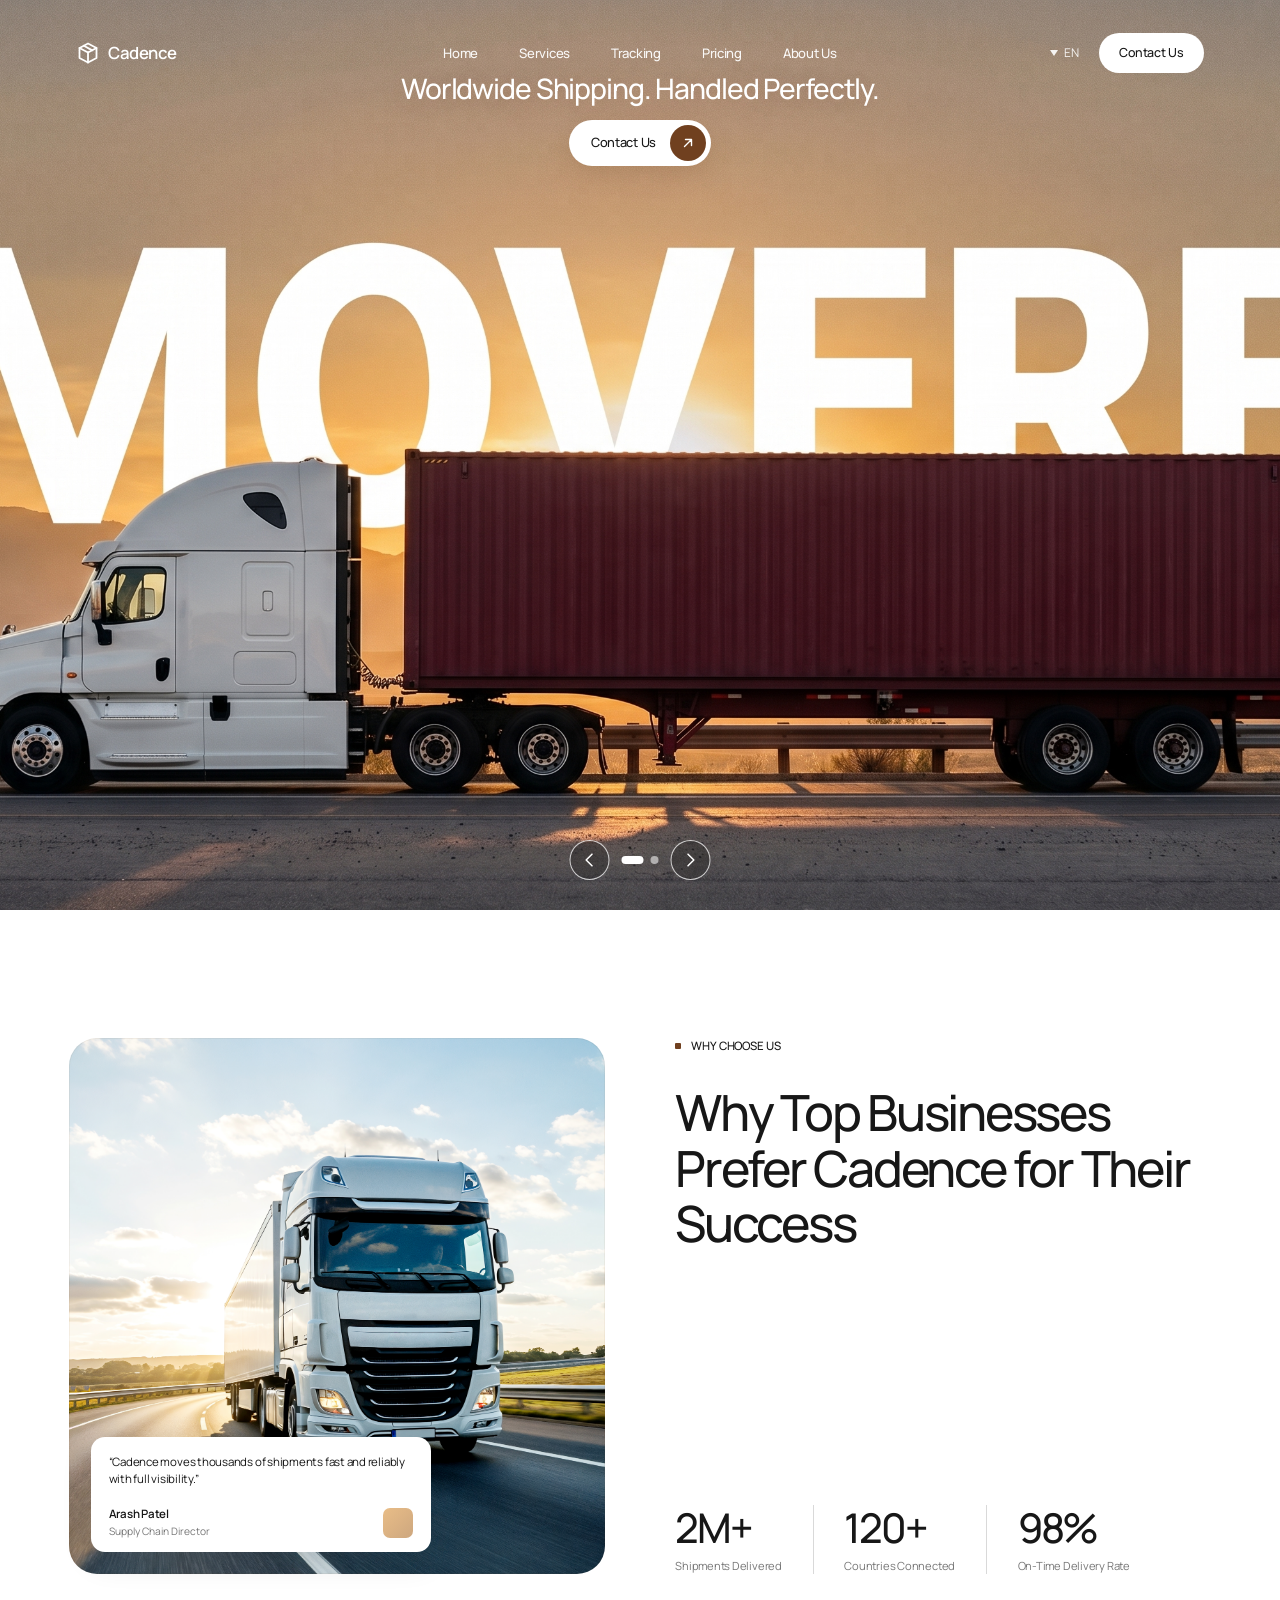
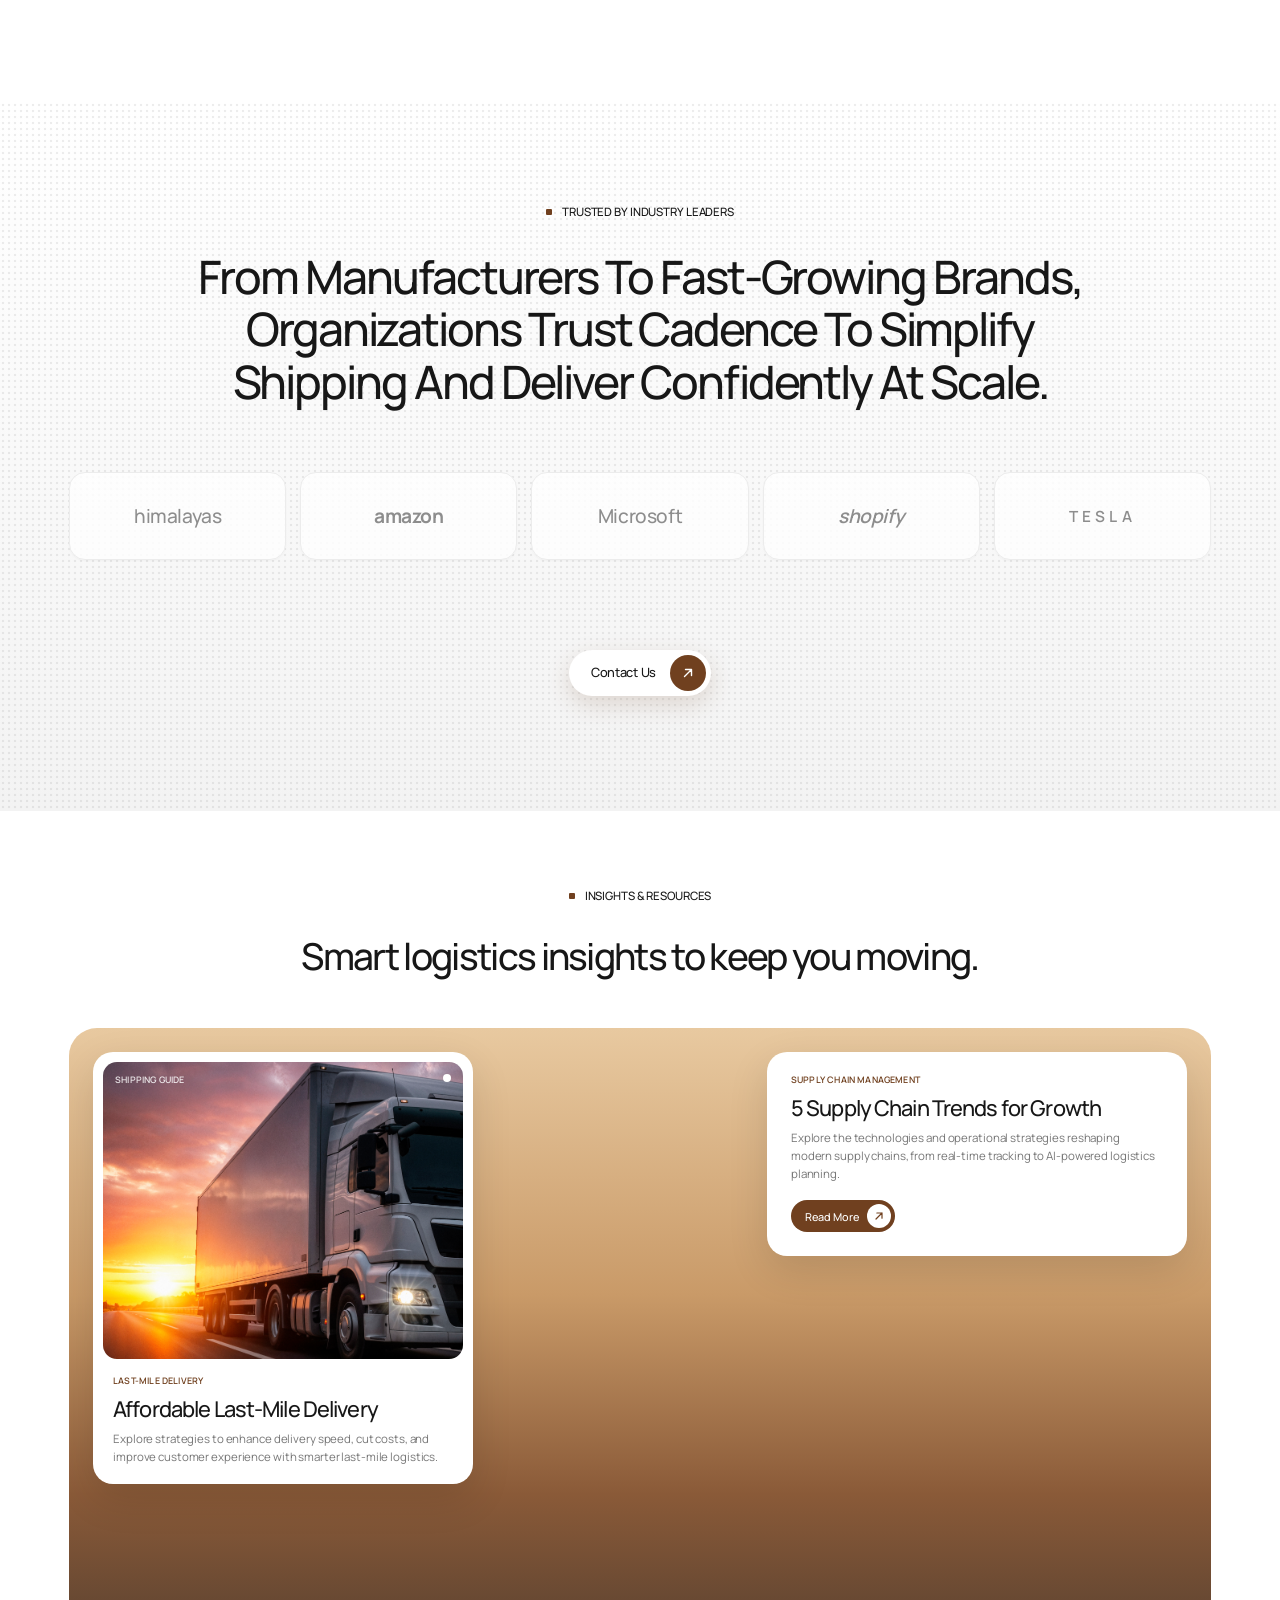
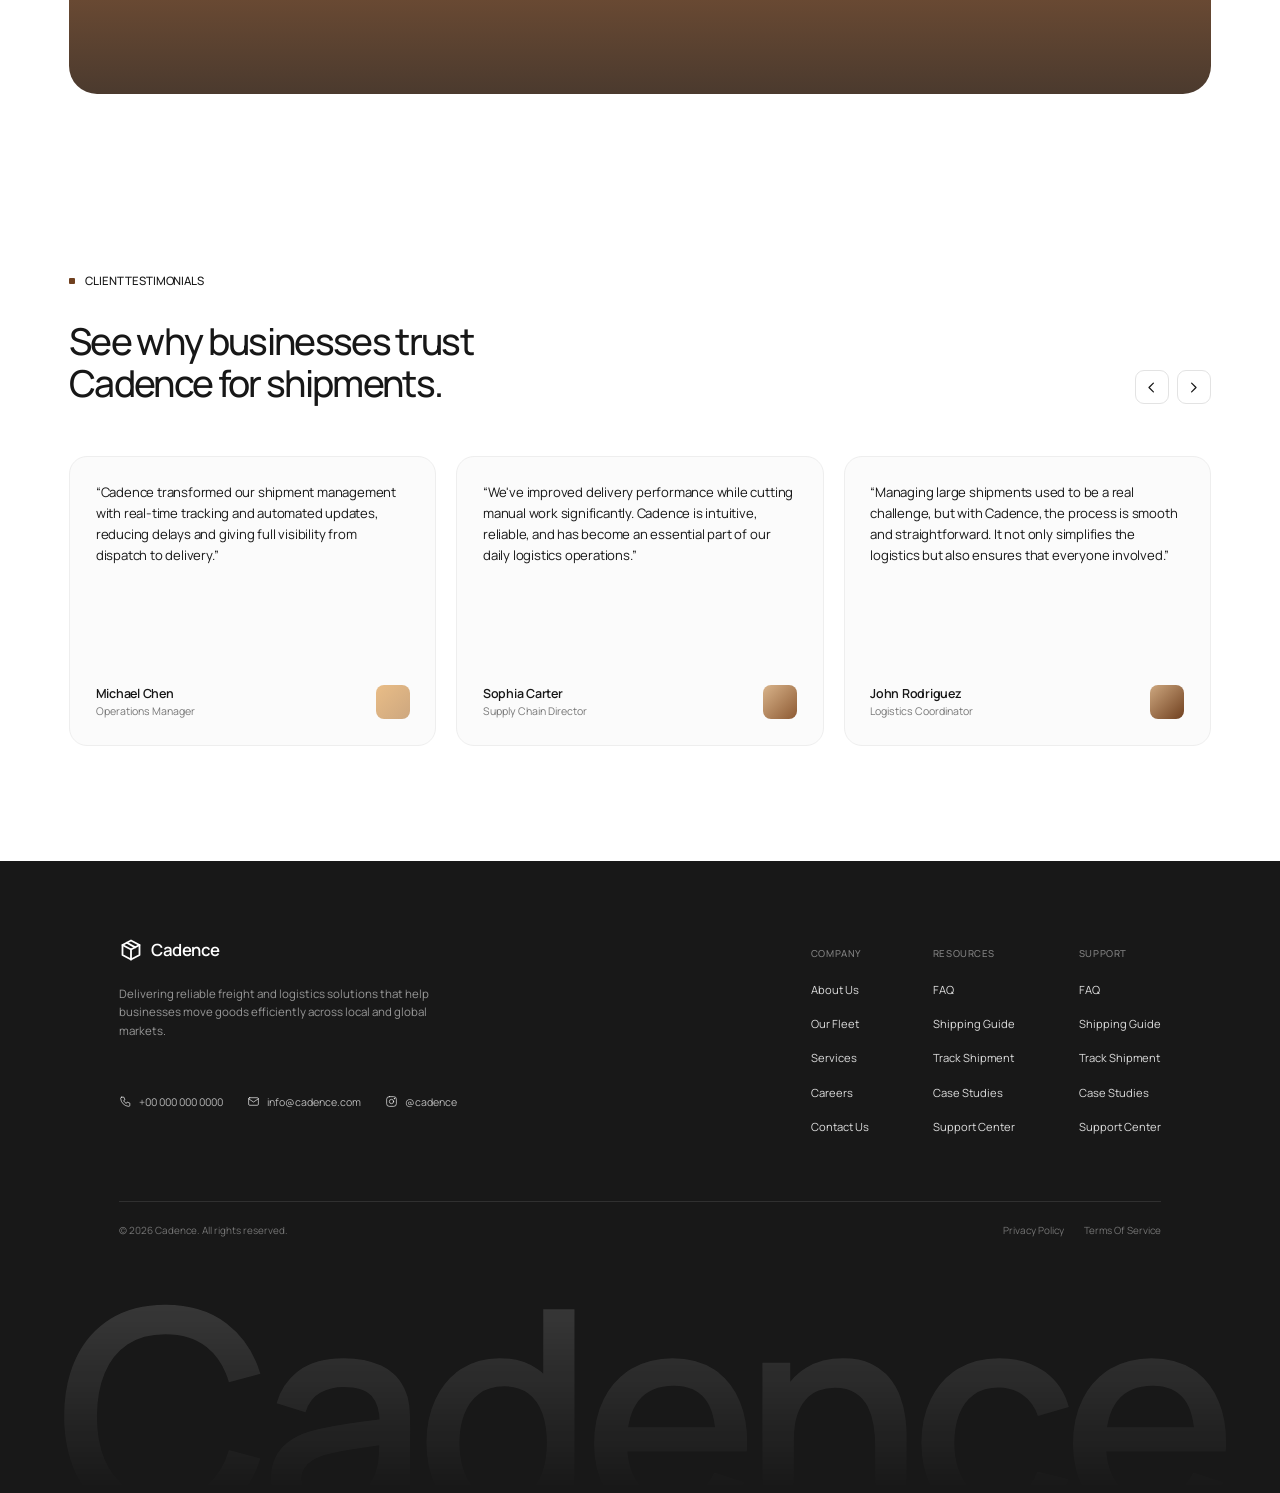
==== index.html @ dbbdcb1a "Initial commit" ====
<!DOCTYPE html>
<html lang="en">
<head>
  <meta charset="UTF-8">
  <meta name="viewport" content="width=device-width, initial-scale=1">
  <title>Cadence — Worldwide Shipping. Handled Perfectly.</title>
  <meta name="description" content="Cadence is a premium international logistics and shipping company.">
  <link rel="preconnect" href="https://fonts.googleapis.com">
  <link rel="preconnect" href="https://fonts.gstatic.com" crossorigin>
  <link href="https://fonts.googleapis.com/css2?family=Manrope:wght@400;500;600;700&display=swap" rel="stylesheet">
  <link rel="stylesheet" href="style.css">
</head>
<body>

  <!--
    HERO LAYERS (bottom to top):
      1. .hero__bg      -> your trailer + sunset photo:  assets/images/hero.jpg
      2. .hero__word    -> oversized "Cadence" wordmark
      3. .hero__truck   -> OPTIONAL transparent PNG cut-out of your truck: assets/images/hero-truck.png
                           Add it (and add the class "hero--layered" to <header class="hero">) to get the
                           "wordmark partly hidden behind the truck" effect exactly as in the reference.
      4. nav + headline + CTA
  -->
  <header class="hero" id="home">
    <div class="hero__slides" aria-label="Featured logistics images">
      <div class="hero__slide hero__slide--container is-active" role="img" aria-label="Container truck on a highway at sunset"></div>
      <div class="hero__slide hero__slide--equipment" role="img" aria-label="Heavy equipment being transported by truck" aria-hidden="true"></div>
    </div>
    <div class="hero__word" aria-hidden="true">Cadence</div>
    <div class="hero__truck" aria-hidden="true"></div>

    <div class="hero__controls" role="group" aria-label="Hero image controls">
      <button class="hero__arrow" id="hero-prev" type="button" aria-label="Previous image">
        <svg viewBox="0 0 24 24" aria-hidden="true"><path d="m15 5-7 7 7 7"/></svg>
      </button>
      <div class="hero__dots" role="group" aria-label="Choose an image">
        <button class="hero__dot is-active" type="button" aria-label="Show image 1" aria-current="true"></button>
        <button class="hero__dot" type="button" aria-label="Show image 2" aria-current="false"></button>
      </div>
      <button class="hero__arrow" id="hero-next" type="button" aria-label="Next image">
        <svg viewBox="0 0 24 24" aria-hidden="true"><path d="m9 5 7 7-7 7"/></svg>
      </button>
    </div>

    <nav class="nav" aria-label="Main navigation">
      <a href="#home" class="logo" aria-label="Cadence home">
        <svg class="logo__icon" viewBox="0 0 24 24" fill="none" stroke="currentColor" stroke-width="1.8" stroke-linejoin="round" stroke-linecap="round" aria-hidden="true">
          <path d="M12 2.5 3.5 7v10L12 21.5 20.5 17V7L12 2.5Z"/>
          <path d="M3.5 7 12 11.5 20.5 7M12 11.5v10"/>
          <path d="m7.8 4.8 8.5 4.6"/>
        </svg>
        <span>Cadence</span>
      </a>

      <ul class="nav__links" id="nav-links">
        <li><a href="#home">Home</a></li>
        <li><a href="#services">Services</a></li>
        <li><a href="#tracking">Tracking</a></li>
        <li><a href="#pricing">Pricing</a></li>
        <li><a href="#about">About Us</a></li>
        <li class="nav__mobile-only"><a href="#contact" class="btn-pill">Contact Us</a></li>
      </ul>

      <div class="nav__right">
        <button class="lang" type="button" aria-label="Select language">
          <svg width="8" height="6" viewBox="0 0 8 6" aria-hidden="true"><path d="M0 0h8L4 6z" fill="currentColor"/></svg>
          EN
        </button>
        <a href="#contact" class="btn-pill nav__contact">Contact Us</a>
        <button class="burger" id="burger" type="button" aria-label="Open menu" aria-expanded="false" aria-controls="nav-links">
          <span></span><span></span><span></span>
        </button>
      </div>
    </nav>

    <div class="hero__content">
      <h1 class="hero__title">Worldwide Shipping. Handled Perfectly.</h1>
      <a href="#contact" class="cta">
        <span class="cta__label">Contact Us</span>
        <span class="cta__icon" aria-hidden="true">
          <svg width="14" height="14" viewBox="0 0 14 14" fill="none" stroke="currentColor" stroke-width="1.4" stroke-linecap="round" stroke-linejoin="round"><path d="M3.5 10.5l7-7M4.5 3.5h6v6"/></svg>
        </span>
      </a>
    </div>
  </header>

  <main>
    <section class="why" id="about" aria-labelledby="why-title">
      <div class="why__inner">

        <figure class="why__media">
          <div class="why__img" role="img" aria-label="White semi truck driving on a sunny highway"></div>

          <figcaption class="testimonial">
            <p class="testimonial__quote">“Cadence moves thousands of shipments fast and reliably with full visibility.”</p>
            <div class="testimonial__person">
              <div>
                <strong>Arash Patel</strong>
                <span>Supply Chain Director</span>
              </div>
              <!-- Replace by dropping your image at assets/images/avatar.jpg -->
              <div class="avatar" role="img" aria-label="Portrait of Arash Patel"></div>
            </div>
          </figcaption>
        </figure>

        <div class="why__text">
          <div>
            <p class="eyebrow">Why Choose Us</p>
            <h2 id="why-title">Why Top Businesses Prefer Cadence for Their Success</h2>
          </div>

          <dl class="stats">
            <div class="stat">
              <dt>2M+</dt>
              <dd>Shipments Delivered</dd>
            </div>
            <div class="stat">
              <dt>120+</dt>
              <dd>Countries Connected</dd>
            </div>
            <div class="stat">
              <dt>98%</dt>
              <dd>On-Time Delivery Rate</dd>
            </div>
          </dl>
        </div>

      </div>
    </section>

    <!-- TRUSTED BY INDUSTRY LEADERS -->
    <section class="trusted" id="services" aria-labelledby="trusted-title">
      <div class="trusted__inner">
        <p class="eyebrow eyebrow--center">Trusted by Industry Leaders</p>
        <h2 id="trusted-title" class="section-title section-title--center">From Manufacturers To Fast-Growing Brands, Organizations Trust Cadence To Simplify Shipping And Deliver Confidently At Scale.</h2>

        <!-- Brand names are plain text placeholders: swap each for your client's own logo file if you have it -->
        <ul class="logos" aria-label="Companies that trust Cadence">
          <li class="logo-card"><span class="brand brand--himalayas">himalayas</span></li>
          <li class="logo-card"><span class="brand brand--amazon">amazon</span></li>
          <li class="logo-card"><span class="brand brand--microsoft">Microsoft</span></li>
          <li class="logo-card"><span class="brand brand--shopify">shopify</span></li>
          <li class="logo-card"><span class="brand brand--tesla">TESLA</span></li>
        </ul>

        <a href="#contact" class="cta cta--center">
          <span class="cta__label">Contact Us</span>
          <span class="cta__icon" aria-hidden="true">
            <svg width="14" height="14" viewBox="0 0 14 14" fill="none" stroke="currentColor" stroke-width="1.4" stroke-linecap="round" stroke-linejoin="round"><path d="M3.5 10.5l7-7M4.5 3.5h6v6"/></svg>
          </span>
        </a>
      </div>
    </section>

    <!-- INSIGHTS & RESOURCES -->
    <section class="insights" id="insights" aria-labelledby="insights-title">
      <div class="insights__head">
        <p class="eyebrow eyebrow--center">Insights &amp; Resources</p>
        <h2 id="insights-title" class="section-title section-title--center section-title--sm">Smart logistics insights to keep you moving.</h2>
      </div>

      <!-- Background photo: assets/images/insights-bg.jpg -->
      <div class="insights__stage">
        <article class="post post--image">
          <div class="post__img" role="img" aria-label="Semi truck driving on a highway at sunset">
            <span class="post__tag">Shipping Guide</span>
            <span class="post__dot" aria-hidden="true"></span>
          </div>
          <div class="post__body">
            <p class="post__cat">Last-Mile Delivery</p>
            <h3 class="post__title">Affordable Last-Mile Delivery</h3>
            <p class="post__text">Explore strategies to enhance delivery speed, cut costs, and improve customer experience with smarter last-mile logistics.</p>
          </div>
        </article>

        <article class="post post--text">
          <p class="post__cat">Supply Chain Management</p>
          <h3 class="post__title">5 Supply Chain Trends for Growth</h3>
          <p class="post__text">Explore the technologies and operational strategies reshaping modern supply chains, from real-time tracking to AI-powered logistics planning.</p>
          <a href="#insights" class="more">
            <span>Read More</span>
            <span class="more__icon" aria-hidden="true">
              <svg width="12" height="12" viewBox="0 0 14 14" fill="none" stroke="currentColor" stroke-width="1.4" stroke-linecap="round" stroke-linejoin="round"><path d="M3.5 10.5l7-7M4.5 3.5h6v6"/></svg>
            </span>
          </a>
        </article>
      </div>
    </section>

    <!-- CLIENT TESTIMONIALS -->
    <section class="reviews" id="testimonials" aria-labelledby="reviews-title">
      <div class="reviews__inner">
        <div class="reviews__head">
          <div>
            <p class="eyebrow">Client Testimonials</p>
            <h2 id="reviews-title" class="section-title section-title--sm">See why businesses trust Cadence for shipments.</h2>
          </div>
          <div class="reviews__nav" role="group" aria-label="Scroll testimonials">
            <button type="button" class="reviews__btn" id="reviews-prev" aria-label="Previous testimonials">
              <svg viewBox="0 0 24 24" aria-hidden="true"><path d="m15 5-7 7 7 7"/></svg>
            </button>
            <button type="button" class="reviews__btn" id="reviews-next" aria-label="Next testimonials">
              <svg viewBox="0 0 24 24" aria-hidden="true"><path d="m9 5 7 7-7 7"/></svg>
            </button>
          </div>
        </div>

        <ul class="reviews__track" id="reviews-track">
          <li class="review">
            <p class="review__quote">“Cadence transformed our shipment management with real-time tracking and automated updates, reducing delays and giving full visibility from dispatch to delivery.”</p>
            <div class="review__person">
              <div><strong>Michael Chen</strong><span>Operations Manager</span></div>
              <div class="avatar avatar--michael" role="img" aria-label="Portrait of Michael Chen"></div>
            </div>
          </li>
          <li class="review">
            <p class="review__quote">“We've improved delivery performance while cutting manual work significantly. Cadence is intuitive, reliable, and has become an essential part of our daily logistics operations.”</p>
            <div class="review__person">
              <div><strong>Sophia Carter</strong><span>Supply Chain Director</span></div>
              <div class="avatar avatar--sophia" role="img" aria-label="Portrait of Sophia Carter"></div>
            </div>
          </li>
          <li class="review">
            <p class="review__quote">“Managing large shipments used to be a real challenge, but with Cadence, the process is smooth and straightforward. It not only simplifies the logistics but also ensures that everyone involved.”</p>
            <div class="review__person">
              <div><strong>John Rodriguez</strong><span>Logistics Coordinator</span></div>
              <div class="avatar avatar--john" role="img" aria-label="Portrait of John Rodriguez"></div>
            </div>
          </li>
        </ul>
      </div>
    </section>
  </main>

  <!-- FOOTER -->
  <footer class="footer" id="contact">
    <div class="footer__inner">
      <div class="footer__top">
        <div class="footer__brand">
          <a href="#home" class="logo" aria-label="Cadence home">
            <svg class="logo__icon" viewBox="0 0 24 24" fill="none" stroke="currentColor" stroke-width="1.8" stroke-linejoin="round" stroke-linecap="round" aria-hidden="true">
              <path d="M12 2.5 3.5 7v10L12 21.5 20.5 17V7L12 2.5Z"/>
              <path d="M3.5 7 12 11.5 20.5 7M12 11.5v10"/>
              <path d="m7.8 4.8 8.5 4.6"/>
            </svg>
            <span>Cadence</span>
          </a>
          <p class="footer__about">Delivering reliable freight and logistics solutions that help businesses move goods efficiently across local and global markets.</p>

          <!-- Placeholder contact details: replace with your real ones -->
          <ul class="footer__contact">
            <li><a href="tel:+000000000000">
              <svg viewBox="0 0 24 24" aria-hidden="true"><path d="M5 4h4l2 5-2.5 1.5a11 11 0 0 0 5 5L15 13l5 2v4a2 2 0 0 1-2 2A16 16 0 0 1 3 6a2 2 0 0 1 2-2Z"/></svg>
              +00 000 000 0000</a></li>
            <li><a href="mailto:info@cadence.com">
              <svg viewBox="0 0 24 24" aria-hidden="true"><rect x="3" y="5" width="18" height="14" rx="2"/><path d="m3 7 9 6 9-6"/></svg>
              info@cadence.com</a></li>
            <li><a href="#contact">
              <svg viewBox="0 0 24 24" aria-hidden="true"><rect x="3" y="3" width="18" height="18" rx="5"/><circle cx="12" cy="12" r="4"/><circle cx="17.2" cy="6.8" r=".6"/></svg>
              @cadence</a></li>
          </ul>
        </div>

        <nav class="footer__cols" aria-label="Footer">
          <div>
            <h3>Company</h3>
            <ul>
              <li><a href="#about">About Us</a></li>
              <li><a href="#about">Our Fleet</a></li>
              <li><a href="#services">Services</a></li>
              <li><a href="#about">Careers</a></li>
              <li><a href="#contact">Contact Us</a></li>
            </ul>
          </div>
          <div>
            <h3>Resources</h3>
            <ul>
              <li><a href="#insights">FAQ</a></li>
              <li><a href="#insights">Shipping Guide</a></li>
              <li><a href="#tracking">Track Shipment</a></li>
              <li><a href="#testimonials">Case Studies</a></li>
              <li><a href="#contact">Support Center</a></li>
            </ul>
          </div>
          <div>
            <h3>Support</h3>
            <ul>
              <li><a href="#insights">FAQ</a></li>
              <li><a href="#insights">Shipping Guide</a></li>
              <li><a href="#tracking">Track Shipment</a></li>
              <li><a href="#testimonials">Case Studies</a></li>
              <li><a href="#contact">Support Center</a></li>
            </ul>
          </div>
        </nav>
      </div>

      <div class="footer__bottom">
        <p>© 2026 Cadence. All rights reserved.</p>
        <p class="footer__legal"><a href="#">Privacy Policy</a><a href="#">Terms Of Service</a></p>
      </div>
    </div>
    <div class="footer__word" aria-hidden="true">Cadence</div>
  </footer>

  <script src="script.js"></script>
</body>
</html>
---- style.css ----
/* ==========================================================================
   CADENCE — premium logistics
   Sections: 1 Tokens · 2 Base · 3 Hero · 4 Navigation · 5 Why Choose Us
             6 Tablet · 7 Mobile · 8 Shared · 9 Trusted · 10 Insights
             11 Testimonials · 12 Footer · 13 Responsive (new sections)
   ========================================================================== */

/* 1. TOKENS ---------------------------------------------------------------- */
:root {
  --beige:        #CDA77F;
  --golden:       #E9BD87;
  --brown:        #70401F;
  --white:        #FFFFFF;
  --text:         #171717;
  --text-muted:   #777777;
  --divider:      #D9D9D9;

  --font: "Manrope", "Inter", -apple-system, BlinkMacSystemFont, "Segoe UI", Helvetica, Arial, sans-serif;
  --gutter: clamp(20px, 5.4vw, 80px);
  --radius-img: clamp(18px, 2.2vw, 28px);
  --ease: cubic-bezier(.2, .7, .2, 1);
}

/* 2. BASE ------------------------------------------------------------------ */
*, *::before, *::after { box-sizing: border-box; }

html { -webkit-text-size-adjust: 100%; scroll-behavior: smooth; }

body {
  margin: 0;
  font-family: var(--font);
  color: var(--text);
  background: var(--white);
  line-height: 1.4;
  overflow-x: hidden;
  -webkit-font-smoothing: antialiased;
}

a { color: inherit; text-decoration: none; }
ul { list-style: none; margin: 0; padding: 0; }
h1, h2, p, dl, dd, figure { margin: 0; }
button { font: inherit; color: inherit; background: none; border: 0; cursor: pointer; }

:focus-visible { outline: 2px solid var(--brown); outline-offset: 3px; }

/* 3. HERO ------------------------------------------------------------------ */
.hero {
  position: relative;
  isolation: isolate;
  min-height: 640px;
  aspect-ratio: 1238 / 880;          /* proportions of the reference */
  overflow: hidden;
  color: var(--white);
}

/* Layer 1 — project-root photos cross-fade behind the hero content. */
.hero__slides {
  position: absolute;
  inset: 0;
  z-index: 0;
  overflow: hidden;
}

.hero__slide {
  position: absolute;
  inset: 0;
  transform: translateY(4%) scale(1.08);
  background-position: center center;
  background-size: cover;
  background-repeat: no-repeat;
  background-color: #8d5a33;
  opacity: 0;
  transition: opacity .65s var(--ease);
}

.hero__slide--container {
  background-image: url("Semi-truck_driving_with_typography_86fb3c64_2K.jpg");
}

.hero__slide--equipment {
  background-image: url("Semi-truck_driving_with_typography_df1657b5_2K.jpg");
}

.hero__slide.is-active {
  opacity: 1;
}

.hero__controls {
  position: absolute;
  z-index: 6;
  top: min(calc(100svh - 60px), calc(100% - 60px));
  bottom: auto;
  left: 50%;
  display: flex;
  align-items: center;
  gap: 12px;
  transform: translateX(-50%);
}

.hero__arrow {
  display: grid;
  place-items: center;
  width: 40px;
  height: 40px;
  border: 1px solid rgba(255, 255, 255, .75);
  border-radius: 50%;
  color: var(--white);
  background: rgba(23, 23, 23, .3);
  transition: background .2s, transform .2s;
}

.hero__arrow:hover {
  background: rgba(23, 23, 23, .65);
  transform: scale(1.05);
}

.hero__arrow svg {
  width: 20px;
  height: 20px;
  fill: none;
  stroke: currentColor;
  stroke-width: 1.8;
  stroke-linecap: round;
  stroke-linejoin: round;
}

.hero__dots {
  display: flex;
  align-items: center;
  gap: 7px;
}

.hero__dot {
  width: 8px;
  height: 8px;
  padding: 0;
  border-radius: 999px;
  background: rgba(255, 255, 255, .55);
  transition: width .25s, background .25s;
}

.hero__dot.is-active {
  width: 22px;
  background: var(--white);
}

/* Layer 2 — oversized wordmark */
.hero__word {
  position: absolute;
  display: none;
  z-index: 1;
  left: 50%;
  top: 44%;
  transform: translateX(-50%);
  width: 100%;
  text-align: center;
  white-space: nowrap;
  font-weight: 600;
  font-size: 23.2vw;                 /* spans the full hero width */
  line-height: 1;
  letter-spacing: -0.045em;
  color: var(--white);
  user-select: none;
  pointer-events: none;
  /* Without a truck cut-out the lower part fades so it does not sit over the truck */
  -webkit-mask-image: linear-gradient(180deg, #000 52%, transparent 80%);
          mask-image: linear-gradient(180deg, #000 52%, transparent 80%);
}

/* Layer 3 — optional transparent PNG cut-out of the truck (assets/images/hero-truck.png) */
.hero__truck { display: none; }

.hero--layered .hero__word {
  -webkit-mask-image: none;
          mask-image: none;
}
.hero--layered .hero__truck {
  display: block;
  position: absolute;
  inset: 0;
  z-index: 2;
  background: url("assets/images/hero-truck.png") center bottom / cover no-repeat;
  pointer-events: none;
}

/* Layer 4 — headline + CTA */
.hero__content {
  position: absolute;
  z-index: 4;
  top: 8%;
  left: 0;
  right: 0;
  display: flex;
  flex-direction: column;
  align-items: center;
  padding: 0 var(--gutter);
  text-align: center;
}

.hero__title {
  font-size: clamp(1.1rem, 2.2vw, 2rem);
  font-weight: 500;
  line-height: 1.12;
  letter-spacing: -0.04em;
  text-shadow: 0 2px 30px rgba(112, 64, 31, .18);
}

/* CTA: white pill + dark brown circle */
.cta {
  display: inline-flex;
  align-items: center;
  gap: 14px;
  margin-top: clamp(8px, 1.2vw, 16px);
  padding: 5px 5px 5px 22px;
  background: var(--white);
  color: var(--text);
  border-radius: 999px;
  font-size: .8rem;
  font-weight: 500;
  letter-spacing: -0.02em;
  box-shadow: 0 8px 24px rgba(112, 64, 31, .18);
  transition: transform .3s var(--ease), box-shadow .3s var(--ease);
}
.cta__icon {
  display: grid;
  place-items: center;
  width: 36px;
  height: 36px;
  border-radius: 50%;
  background: var(--brown);
  color: var(--white);
  transition: transform .3s var(--ease), background .3s;
}
.cta:hover { transform: translateY(-2px); box-shadow: 0 12px 28px rgba(112, 64, 31, .28); }
.cta:hover .cta__icon { transform: rotate(45deg); background: #5a3118; }

/* 4. NAVIGATION ------------------------------------------------------------ */
.nav {
  position: absolute;
  z-index: 5;
  top: 0; left: 0; right: 0;
  display: grid;
  grid-template-columns: 1fr auto 1fr;
  align-items: center;
  padding: clamp(18px, 2.6vw, 34px) calc(var(--gutter) * 1.1);
}

.logo {
  display: inline-flex;
  align-items: center;
  gap: 8px;
  justify-self: start;
  font-size: 1.05rem;
  font-weight: 600;
  letter-spacing: -0.03em;
  color: var(--white);
}
.logo__icon { width: 24px; height: 24px; }

.nav__links {
  display: flex;
  align-items: center;
  gap: clamp(22px, 3.2vw, 46px);
  font-size: .82rem;
  font-weight: 500;
  letter-spacing: -0.02em;
}
.nav__links a { position: relative; padding: 4px 0; opacity: .95; }
.nav__links a:not(.btn-pill)::after {
  content: "";
  position: absolute;
  left: 0; bottom: -2px;
  width: 100%; height: 1px;
  background: currentColor;
  transform: scaleX(0);
  transform-origin: left;
  transition: transform .3s var(--ease);
}
.nav__links a:not(.btn-pill):hover::after { transform: scaleX(1); }
.nav__mobile-only { display: none; }

.nav__right {
  display: flex;
  align-items: center;
  justify-self: end;
  gap: 14px;
}

.lang {
  display: inline-flex;
  align-items: center;
  gap: 6px;
  font-size: .75rem;
  opacity: .9;
  transition: opacity .2s;
}
.lang:hover { opacity: 1; }

.btn-pill {
  display: inline-block;
  padding: 11px 20px;
  background: var(--white);
  color: var(--text);
  border-radius: 999px;
  font-size: .78rem;
  font-weight: 500;
  letter-spacing: -0.02em;
  transition: background .25s, color .25s, transform .25s var(--ease);
}
.btn-pill:hover { background: var(--brown); color: var(--white); transform: translateY(-1px); }

.burger { display: none; width: 40px; height: 40px; position: relative; }
.burger span {
  position: absolute;
  left: 9px; right: 9px;
  height: 2px;
  background: var(--white);
  border-radius: 2px;
  transition: transform .3s var(--ease), opacity .2s, top .3s var(--ease);
}
.burger span:nth-child(1) { top: 13px; }
.burger span:nth-child(2) { top: 19px; }
.burger span:nth-child(3) { top: 25px; }
.burger[aria-expanded="true"] span:nth-child(1) { top: 19px; transform: rotate(45deg); }
.burger[aria-expanded="true"] span:nth-child(2) { opacity: 0; }
.burger[aria-expanded="true"] span:nth-child(3) { top: 19px; transform: rotate(-45deg); }

/* 5. WHY CHOOSE US --------------------------------------------------------- */
.why {
  background: var(--white);
  padding: clamp(56px, 10vw, 130px) var(--gutter);
}

.why__inner {
  display: grid;
  grid-template-columns: minmax(0, 1fr) minmax(0, 1fr);
  gap: clamp(32px, 5.5vw, 80px);
  max-width: 1240px;
  margin: 0 auto;
}

.why__media { position: relative; }

/* Left-side image added to the project root. */
.why__img {
  aspect-ratio: 1 / 1;
  border-radius: var(--radius-img);
  background:
    url("white-semi-truck-driving-highway-sunny-day.jpg") center 68% / cover no-repeat,
    linear-gradient(180deg, #d9b48b 0%, #e8c498 45%, #b88a5e 72%, #6b4a33 100%);
  box-shadow: inset 0 0 0 1px rgba(112, 64, 31, .06);
}

.testimonial {
  position: absolute;
  left: 4%;
  bottom: 4%;
  width: min(68%, 340px);
  padding: 16px 18px 14px;
  background: var(--white);
  border-radius: 14px;
  box-shadow: 0 10px 30px rgba(0, 0, 0, .12);
}
.testimonial__quote {
  font-size: .72rem;
  line-height: 1.5;
  letter-spacing: -0.02em;
  color: var(--text);
}
.testimonial__person {
  display: flex;
  align-items: flex-end;
  justify-content: space-between;
  gap: 12px;
  margin-top: 18px;
}
.testimonial__person strong { display: block; font-size: .72rem; font-weight: 600; letter-spacing: -0.02em; }
.testimonial__person span   { display: block; font-size: .64rem; color: var(--text-muted); margin-top: 2px; }

/* Replace by placing a portrait at assets/images/avatar.jpg */
.avatar {
  flex: none;
  width: 30px; height: 30px;
  border-radius: 7px;
  background:
    url("assets/images/avatar.jpg") center / cover no-repeat,
    linear-gradient(135deg, var(--golden), var(--beige));
}

.why__text {
  display: flex;
  flex-direction: column;
  justify-content: space-between;
  gap: 48px;
  min-width: 0;
}

.eyebrow {
  display: flex;
  align-items: center;
  gap: 10px;
  margin-bottom: clamp(18px, 2.4vw, 32px);
  font-size: .72rem;
  font-weight: 500;
  letter-spacing: -0.01em;
  text-transform: uppercase;
}
.eyebrow::before {
  content: "";
  width: 6px; height: 6px;
  background: var(--brown);
  border-radius: 1px;
}

.why__text h2 {
  font-size: clamp(2rem, 3.9vw, 3.6rem);
  font-weight: 500;
  line-height: 1.12;
  letter-spacing: -0.045em;
  color: var(--text);
}

.stats {
  display: grid;
  grid-template-columns: repeat(3, auto);
  justify-content: start;
  align-items: end;
}
.stat { padding: 0 clamp(14px, 2.4vw, 34px); min-width: 0; }
.stat:first-child { padding-left: 0; }
.stat:last-child  { padding-right: 0; }
.stat + .stat { border-left: 1px solid var(--divider); }

.stat dt {
  font-size: clamp(1.8rem, 3.2vw, 3rem);
  font-weight: 500;
  letter-spacing: -0.05em;
  line-height: 1.1;
  color: var(--text);
}
.stat dd {
  margin-top: 8px;
  font-size: .7rem;
  letter-spacing: -0.02em;
  color: var(--text-muted);
}

/* 6. TABLET ---------------------------------------------------------------- */
@media (max-width: 1024px) {
  .hero { aspect-ratio: 1238 / 940; min-height: 600px; }
  .nav__links { gap: 20px; }
  .why__inner { gap: 40px; }
}

/* 7. MOBILE ---------------------------------------------------------------- */
@media (max-width: 820px) {
  .nav { grid-template-columns: 1fr auto; }
  .nav__contact { display: none; }
  .burger { display: block; }

  .nav__links {
    position: absolute;
    top: calc(100% - 4px);
    left: var(--gutter);
    right: var(--gutter);
    flex-direction: column;
    align-items: stretch;
    gap: 0;
    padding: 10px 22px 20px;
    background: rgba(112, 64, 31, .94);
    -webkit-backdrop-filter: blur(10px);
            backdrop-filter: blur(10px);
    border-radius: 20px;
    font-size: 1rem;
    opacity: 0;
    visibility: hidden;
    transform: translateY(-8px);
    transition: opacity .3s var(--ease), transform .3s var(--ease), visibility .3s;
  }
  .nav__links.is-open { opacity: 1; visibility: visible; transform: none; }
  .nav__links li { border-bottom: 1px solid rgba(255, 255, 255, .14); }
  .nav__links li:last-child { border-bottom: 0; padding-top: 16px; }
  .nav__links a { display: block; padding: 14px 0; }
  .nav__links a:not(.btn-pill)::after { display: none; }
  .nav__mobile-only { display: block; }
  .nav__links .btn-pill { display: block; text-align: center; padding: 13px 20px; }

  .hero { aspect-ratio: auto; min-height: 560px; height: 118vw; max-height: 760px; }
  .hero__slide { background-position: center top; }
  .hero__content { top: 9%; }
  .hero__title { font-size: clamp(1.05rem, 3vw, 1.35rem); }
  .hero__word { top: 46%; font-size: 23.2vw; }
  .hero__controls { top: auto; bottom: 18px; }
  .hero__arrow { width: 36px; height: 36px; }
}

@media (max-width: 760px) {
  .why__inner { grid-template-columns: 1fr; gap: 40px; }
  .why__text { gap: 40px; }
  .testimonial { left: 14px; bottom: 14px; width: calc(100% - 28px); max-width: 360px; }
}

@media (max-width: 460px) {
  .stats { grid-template-columns: 1fr; justify-items: start; row-gap: 22px; }
  .stat, .stat:first-child, .stat:last-child { padding: 0; }
  .stat + .stat { border-left: 0; border-top: 1px solid var(--divider); padding-top: 22px; width: 100%; }
}

@media (prefers-reduced-motion: reduce) {
  * { transition: none !important; scroll-behavior: auto !important; }
}

/* 8. SHARED SECTION PIECES ------------------------------------------------- */
.eyebrow--center { justify-content: center; }

.section-title {
  font-size: clamp(1.8rem, 3.6vw, 3.3rem);
  font-weight: 500;
  line-height: 1.14;
  letter-spacing: -0.045em;
  color: var(--text);
  text-wrap: balance;
}
.section-title--center { text-align: center; margin-inline: auto; }
.section-title--sm { font-size: clamp(1.7rem, 2.9vw, 2.6rem); }

.cta--center { margin: 0 auto; }
.cta--center { display: flex; width: fit-content; }

/* 9. TRUSTED BY INDUSTRY LEADERS ------------------------------------------- */
.trusted {
  position: relative;
  padding: clamp(56px, 8vw, 110px) var(--gutter) clamp(64px, 9vw, 120px);
  background:
    radial-gradient(circle, rgba(0, 0, 0, .07) 1px, transparent 1.6px) 0 0 / 6px 6px,
    linear-gradient(180deg, #ffffff 0%, #f3f3f3 100%);
}
.trusted__inner { max-width: 1180px; margin: 0 auto; }
.trusted .section-title { max-width: 19.5em; }

.logos {
  display: grid;
  grid-template-columns: repeat(5, minmax(0, 1fr));
  gap: clamp(8px, 1.2vw, 14px);
  margin: clamp(36px, 5vw, 64px) 0 clamp(48px, 7vw, 100px);
}
.logo-card {
  display: grid;
  place-items: center;
  min-height: clamp(64px, 7vw, 88px);
  padding: 12px;
  background: rgba(255, 255, 255, .8);
  border: 1px solid #ececec;
  border-radius: 16px;
  box-shadow: 0 1px 2px rgba(0, 0, 0, .03);
  transition: transform .3s var(--ease), box-shadow .3s var(--ease);
}
.logo-card:hover { transform: translateY(-3px); box-shadow: 0 10px 24px rgba(0, 0, 0, .07); }

.brand {
  color: #8d8d8d;
  font-size: clamp(.85rem, 1.5vw, 1.2rem);
  font-weight: 500;
  letter-spacing: -0.02em;
  white-space: nowrap;
}
.brand--amazon    { font-weight: 700; }
.brand--shopify   { font-style: italic; font-weight: 600; }
.brand--tesla     { letter-spacing: .28em; font-weight: 600; font-size: clamp(.7rem, 1.2vw, 1rem); }
.brand--himalayas { font-weight: 500; }

/* 10. INSIGHTS & RESOURCES ------------------------------------------------- */
.insights {
  padding: clamp(40px, 6vw, 90px) var(--gutter) clamp(56px, 8vw, 110px);
  background: var(--white);
}
.insights__head { max-width: 760px; margin: 0 auto clamp(28px, 4vw, 52px); }

.insights__stage {
  position: relative;
  max-width: 1180px;
  min-height: clamp(520px, 52vw, 700px);
  margin: 0 auto;
  border-radius: var(--radius-img);
  overflow: hidden;
  background:
    url("assets/images/insights-bg.jpg") center / cover no-repeat,
    linear-gradient(180deg, #e8c9a0 0%, #c99a68 40%, #8a5a38 70%, #4b3a2e 100%);
}

.post {
  position: absolute;
  top: clamp(14px, 2vw, 24px);
  background: var(--white);
  border-radius: 20px;
  box-shadow: 0 14px 40px rgba(0, 0, 0, .12);
  transition: transform .35s var(--ease), box-shadow .35s var(--ease);
}
.post:hover { transform: translateY(-3px); box-shadow: 0 20px 48px rgba(0, 0, 0, .18); }

.post--image { left: clamp(14px, 2vw, 24px); width: min(40%, 380px); padding: 10px 10px 18px; }
.post--text  { right: clamp(14px, 2vw, 24px); width: min(44%, 420px); padding: 22px 24px 24px; }

.post__img {
  position: relative;
  aspect-ratio: 4 / 3.3;
  border-radius: 14px;
  background:
    url("semi-truck-highway-sunset.jpg") center / cover no-repeat,
    linear-gradient(180deg, #d4aa7c 0%, #b07c4f 55%, #5a4033 100%);
}
.post__tag {
  position: absolute;
  top: 12px; left: 12px;
  font-size: .56rem;
  font-weight: 600;
  letter-spacing: .02em;
  text-transform: uppercase;
  color: rgba(255, 255, 255, .85);
}
.post__dot {
  position: absolute;
  top: 12px; right: 12px;
  width: 8px; height: 8px;
  border-radius: 50%;
  background: var(--white);
}
.post__body { padding: 16px 10px 0; }
.post__cat {
  font-size: .56rem;
  font-weight: 600;
  letter-spacing: .02em;
  text-transform: uppercase;
  color: var(--brown);
}
.post__title {
  margin: 8px 0 8px;
  font-size: clamp(1.05rem, 1.7vw, 1.45rem);
  font-weight: 500;
  line-height: 1.2;
  letter-spacing: -0.04em;
  color: var(--text);
}
.post__text {
  font-size: .72rem;
  line-height: 1.55;
  letter-spacing: -0.01em;
  color: var(--text-muted);
}

.more {
  display: inline-flex;
  align-items: center;
  gap: 8px;
  margin-top: 18px;
  padding: 4px 4px 4px 14px;
  background: var(--brown);
  color: var(--white);
  border-radius: 999px;
  font-size: .68rem;
  font-weight: 500;
  transition: background .25s, transform .25s var(--ease);
}
.more__icon {
  display: grid;
  place-items: center;
  width: 24px; height: 24px;
  border-radius: 50%;
  background: var(--white);
  color: var(--brown);
  transition: transform .3s var(--ease);
}
.more:hover { background: #5a3118; transform: translateY(-1px); }
.more:hover .more__icon { transform: rotate(45deg); }

/* 11. CLIENT TESTIMONIALS -------------------------------------------------- */
.reviews {
  padding: clamp(40px, 6vw, 90px) var(--gutter) clamp(64px, 9vw, 120px);
  background: var(--white);
}
.reviews__inner { max-width: 1180px; margin: 0 auto; }

.reviews__head {
  display: flex;
  align-items: flex-end;
  justify-content: space-between;
  gap: 24px;
  margin-bottom: clamp(28px, 4vw, 56px);
}
.reviews__head .section-title { max-width: 14em; }

.reviews__nav { display: flex; gap: 8px; flex: none; }
.reviews__btn {
  display: grid;
  place-items: center;
  width: 34px; height: 34px;
  border: 1px solid #e3e3e3;
  border-radius: 9px;
  background: var(--white);
  transition: background .25s, border-color .25s, transform .25s var(--ease);
}
.reviews__btn svg { width: 15px; height: 15px; fill: none; stroke: var(--text); stroke-width: 2; stroke-linecap: round; stroke-linejoin: round; }
.reviews__btn:hover { background: var(--brown); border-color: var(--brown); transform: translateY(-1px); }
.reviews__btn:hover svg { stroke: var(--white); }

.reviews__track {
  display: grid;
  grid-auto-flow: column;
  grid-auto-columns: calc((100% - 2 * clamp(12px, 1.6vw, 20px)) / 3);
  gap: clamp(12px, 1.6vw, 20px);
  overflow-x: auto;
  scroll-snap-type: x mandatory;
  scrollbar-width: none;
  padding: 2px;
  margin: -2px;
}
.reviews__track::-webkit-scrollbar { display: none; }

.review {
  display: flex;
  flex-direction: column;
  justify-content: space-between;
  gap: 40px;
  min-height: clamp(230px, 24vw, 290px);
  padding: clamp(18px, 2vw, 26px);
  background: #fbfbfb;
  border: 1px solid #eeeeee;
  border-radius: 18px;
  scroll-snap-align: start;
  transition: transform .3s var(--ease), box-shadow .3s var(--ease);
}
.review:hover { transform: translateY(-3px); box-shadow: 0 14px 32px rgba(0, 0, 0, .07); }
.review__quote { font-size: .82rem; line-height: 1.6; letter-spacing: -0.015em; color: var(--text); }
.review__person { display: flex; align-items: flex-end; justify-content: space-between; gap: 12px; }
.review__person strong { display: block; font-size: .78rem; font-weight: 600; letter-spacing: -0.02em; }
.review__person span   { display: block; margin-top: 2px; font-size: .66rem; color: var(--text-muted); }
.review .avatar { width: 34px; height: 34px; border-radius: 8px; }

.avatar--michael { background: url("assets/images/avatar-michael.jpg") center / cover no-repeat, linear-gradient(135deg, #e9bd87, #cda77f); }
.avatar--sophia  { background: url("assets/images/avatar-sophia.jpg")  center / cover no-repeat, linear-gradient(135deg, #d9b48b, #8d5a33); }
.avatar--john    { background: url("assets/images/avatar-john.jpg")    center / cover no-repeat, linear-gradient(135deg, #cda77f, #70401F); }

/* 12. FOOTER --------------------------------------------------------------- */
.footer {
  position: relative;
  overflow: hidden;
  background: #181818;
  color: var(--white);
}
.footer__inner {
  position: relative;
  z-index: 1;
  max-width: 1180px;
  margin: 0 auto;
  padding: clamp(48px, 6vw, 80px) var(--gutter) 0;
}
.footer__top {
  display: flex;
  justify-content: space-between;
  gap: 48px;
  padding-bottom: clamp(36px, 5vw, 64px);
}
.footer__brand { max-width: 340px; }
.footer__about {
  margin-top: 18px;
  font-size: .72rem;
  line-height: 1.6;
  color: rgba(255, 255, 255, .55);
}
.footer__contact { display: flex; flex-wrap: wrap; gap: 12px 24px; margin-top: clamp(28px, 4vw, 56px); }
.footer__contact a {
  display: inline-flex;
  align-items: center;
  gap: 7px;
  font-size: .66rem;
  color: rgba(255, 255, 255, .7);
  transition: color .2s;
}
.footer__contact svg { width: 13px; height: 13px; fill: none; stroke: currentColor; stroke-width: 1.7; stroke-linecap: round; stroke-linejoin: round; }
.footer__contact a:hover { color: var(--golden); }

.footer__cols { display: flex; gap: clamp(32px, 5vw, 72px); }
.footer__cols h3 {
  margin-bottom: 16px;
  font-size: .6rem;
  font-weight: 500;
  letter-spacing: .06em;
  text-transform: uppercase;
  color: rgba(255, 255, 255, .45);
}
.footer__cols li + li { margin-top: 12px; }
.footer__cols a { font-size: .7rem; color: rgba(255, 255, 255, .85); transition: color .2s; }
.footer__cols a:hover { color: var(--golden); }

.footer__bottom {
  display: flex;
  justify-content: space-between;
  gap: 16px;
  padding: 22px 0 clamp(24px, 3vw, 40px);
  border-top: 1px solid rgba(255, 255, 255, .1);
  font-size: .62rem;
  color: rgba(255, 255, 255, .4);
}
.footer__legal { display: flex; gap: 20px; }
.footer__legal a:hover { color: var(--white); }

/* Giant cropped wordmark */
.footer__word {
  position: relative;
  z-index: 0;
  height: 17vw;
  overflow: hidden;
  text-align: center;
  white-space: nowrap;
  font-size: 23.2vw;
  font-weight: 600;
  line-height: .9;
  letter-spacing: -0.045em;
  color: rgba(255, 255, 255, .14);
  -webkit-mask-image: linear-gradient(180deg, #000 10%, transparent 100%);
          mask-image: linear-gradient(180deg, #000 10%, transparent 100%);
  user-select: none;
  pointer-events: none;
}

/* 13. RESPONSIVE — NEW SECTIONS -------------------------------------------- */
@media (max-width: 900px) {
  .logos { grid-template-columns: repeat(3, minmax(0, 1fr)); }
  .reviews__track { grid-auto-columns: calc((100% - clamp(12px, 1.6vw, 20px)) / 2); }
  .footer__top { flex-direction: column; }
  .footer__brand { max-width: 520px; }
}

@media (max-width: 760px) {
  /* Insights: stack the two cards over the photo */
  .insights__stage {
    min-height: 0;
    display: grid;
    gap: 14px;
    padding: 14px;
    padding-top: clamp(150px, 42vw, 260px);
  }
  .post, .post--image, .post--text { position: static; width: auto; max-width: none; }
  .post--image { order: 2; }
  .post--text  { order: 1; }
}

@media (max-width: 600px) {
  .logos { grid-template-columns: repeat(2, minmax(0, 1fr)); }
  .logos .logo-card:last-child { grid-column: 1 / -1; }
  .reviews__head { flex-direction: column; align-items: flex-start; }
  .reviews__track { grid-auto-columns: 86%; }
  .footer__cols { flex-wrap: wrap; gap: 28px 40px; }
  .footer__bottom { flex-direction: column; }
  .footer__word { height: 18vw; }
}
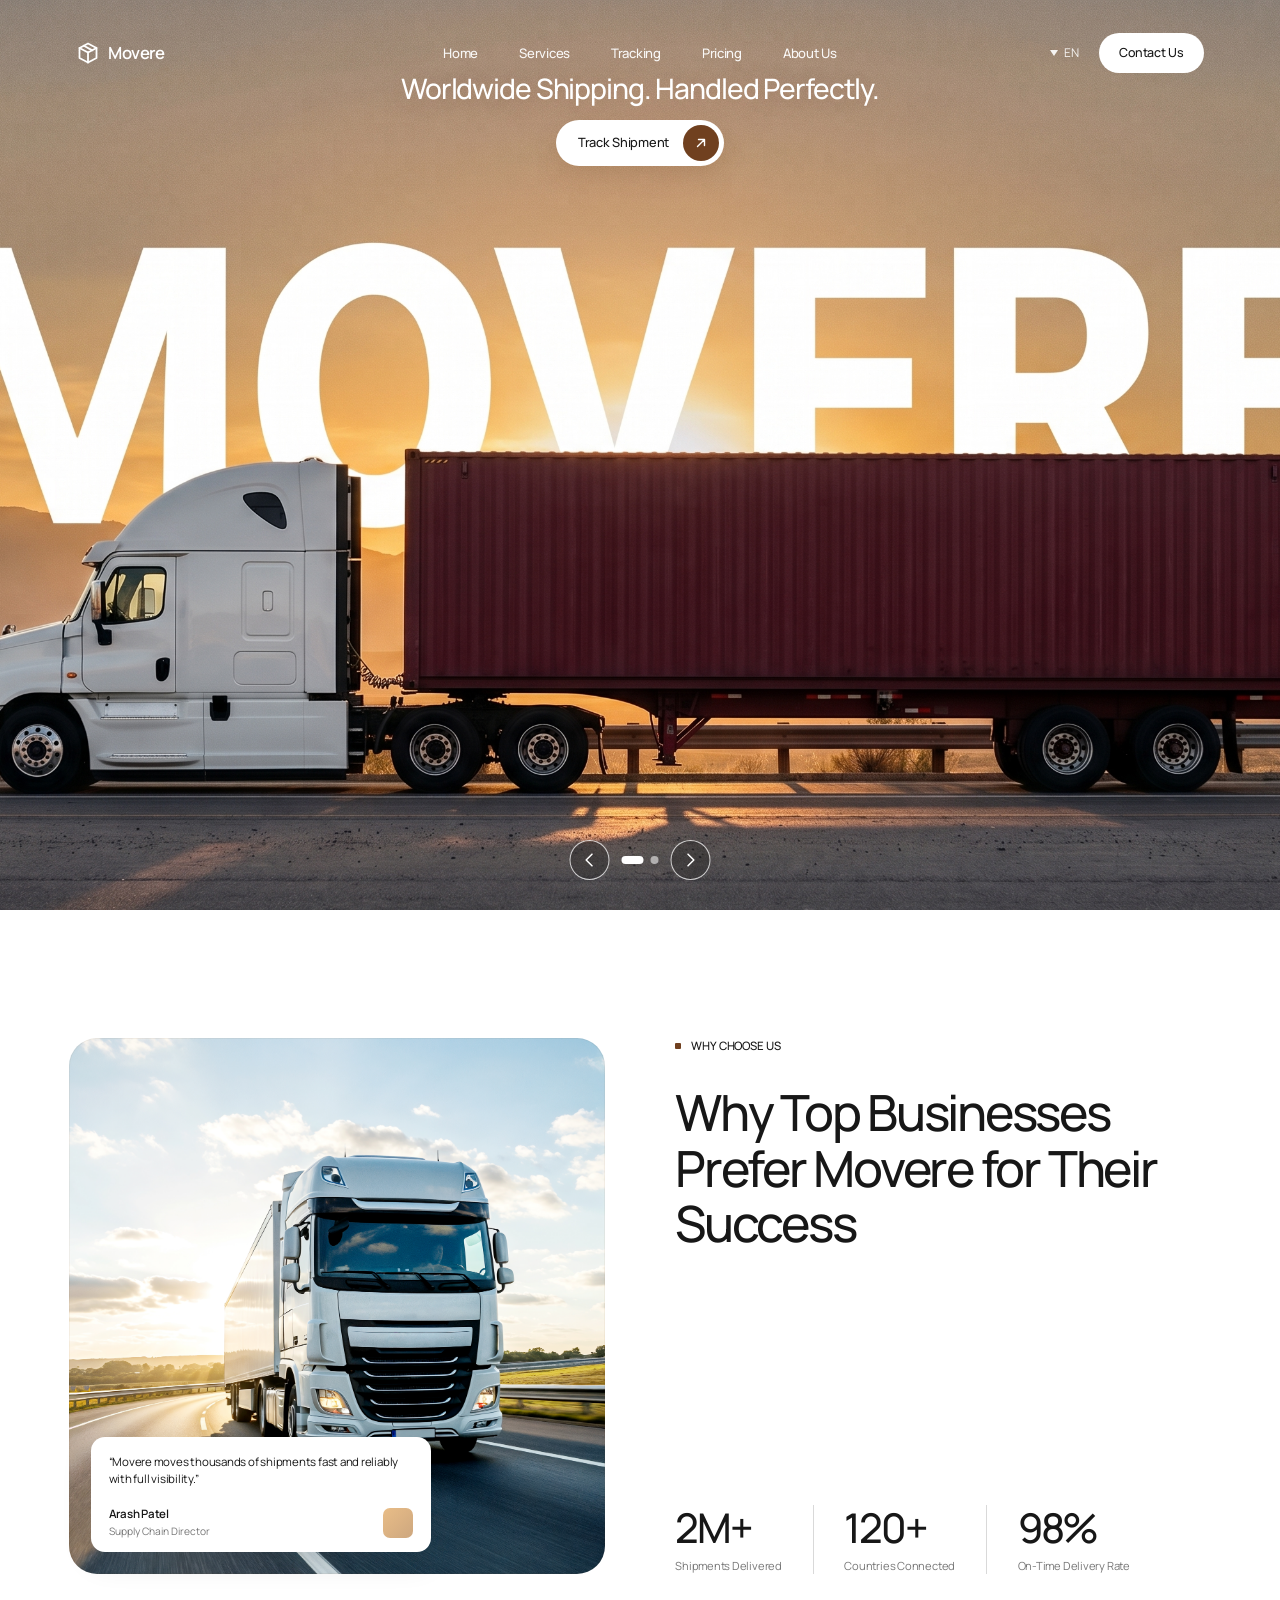
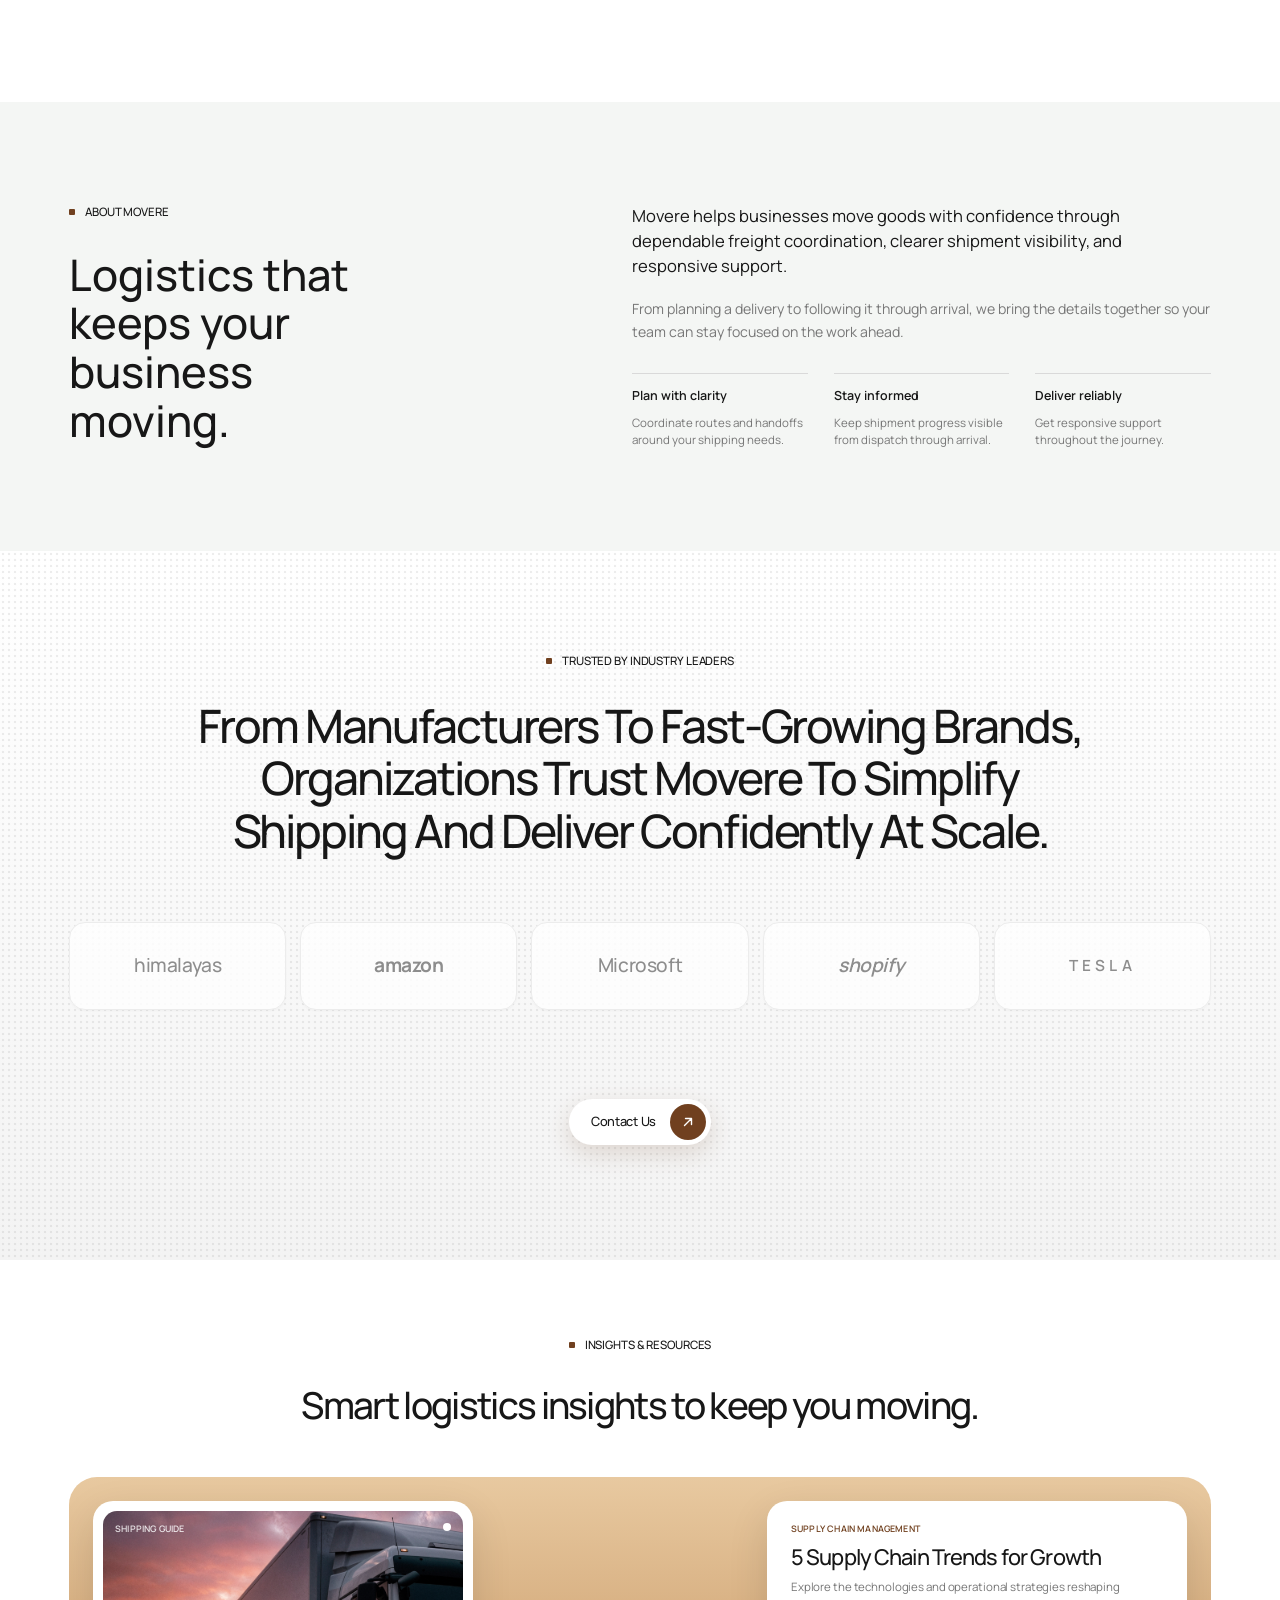
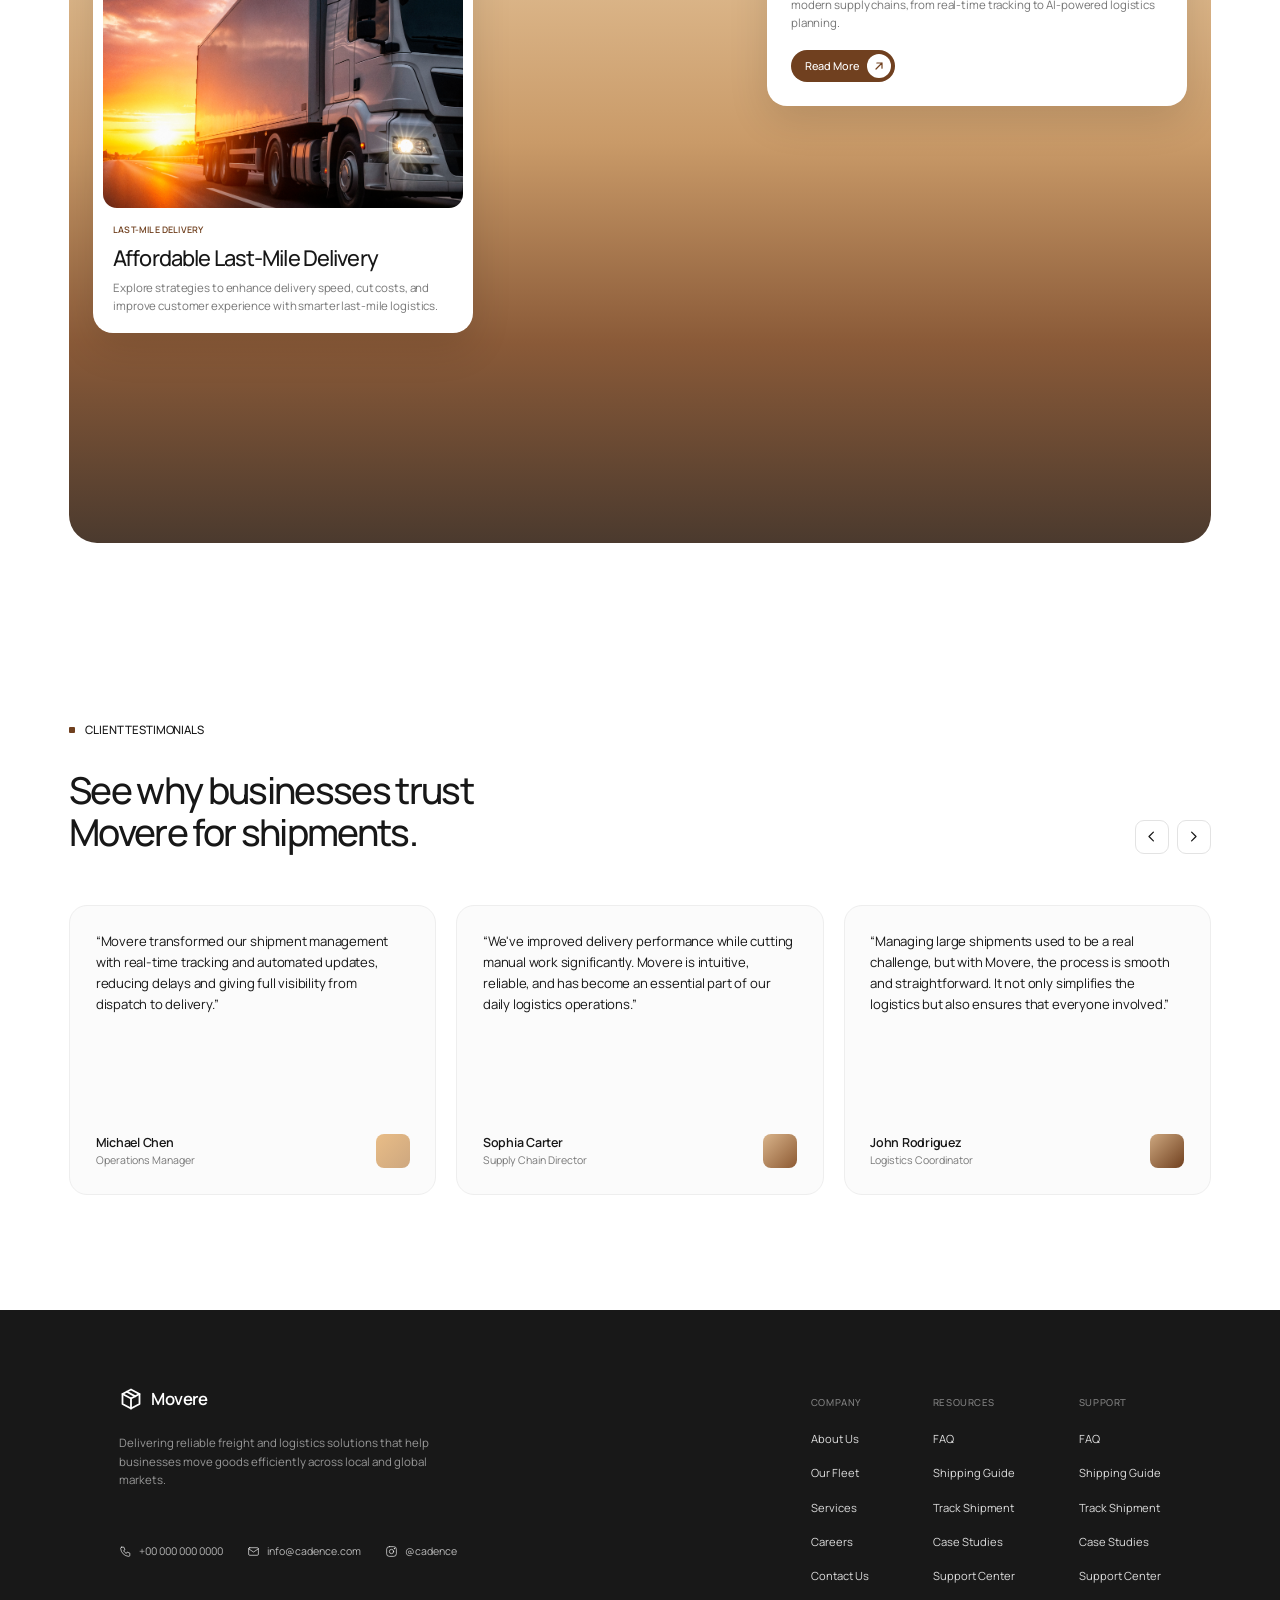
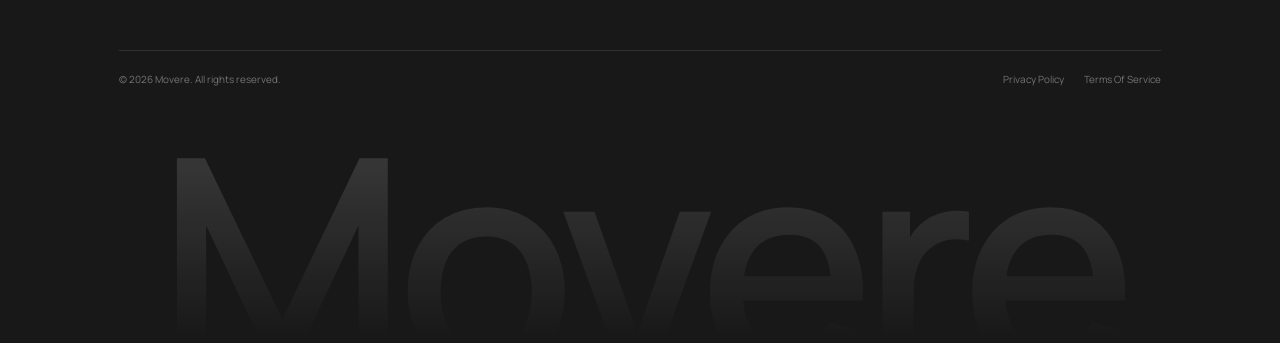
==== commit d7409c1a: "Improve mobile hero and add about section" ====
--- a/index.html
+++ b/index.html
@@ -3,8 +3,8 @@
 <head>
   <meta charset="UTF-8">
   <meta name="viewport" content="width=device-width, initial-scale=1">
-  <title>Cadence — Worldwide Shipping. Handled Perfectly.</title>
-  <meta name="description" content="Cadence is a premium international logistics and shipping company.">
+  <title>Movere — Worldwide Shipping. Handled Perfectly.</title>
+  <meta name="description" content="Movere is a premium international logistics and shipping company.">
   <link rel="preconnect" href="https://fonts.googleapis.com">
   <link rel="preconnect" href="https://fonts.gstatic.com" crossorigin>
   <link href="https://fonts.googleapis.com/css2?family=Manrope:wght@400;500;600;700&display=swap" rel="stylesheet">
@@ -15,7 +15,7 @@
   <!--
     HERO LAYERS (bottom to top):
       1. .hero__bg      -> your trailer + sunset photo:  assets/images/hero.jpg
-      2. .hero__word    -> oversized "Cadence" wordmark
+      2. .hero__word    -> oversized "Movere" wordmark
       3. .hero__truck   -> OPTIONAL transparent PNG cut-out of your truck: assets/images/hero-truck.png
                            Add it (and add the class "hero--layered" to <header class="hero">) to get the
                            "wordmark partly hidden behind the truck" effect exactly as in the reference.
@@ -26,7 +26,7 @@
       <div class="hero__slide hero__slide--container is-active" role="img" aria-label="Container truck on a highway at sunset"></div>
       <div class="hero__slide hero__slide--equipment" role="img" aria-label="Heavy equipment being transported by truck" aria-hidden="true"></div>
     </div>
-    <div class="hero__word" aria-hidden="true">Cadence</div>
+    <div class="hero__word" aria-hidden="true">Movere</div>
     <div class="hero__truck" aria-hidden="true"></div>
 
     <div class="hero__controls" role="group" aria-label="Hero image controls">
@@ -43,13 +43,13 @@
     </div>
 
     <nav class="nav" aria-label="Main navigation">
-      <a href="#home" class="logo" aria-label="Cadence home">
+      <a href="#home" class="logo" aria-label="Movere home">
         <svg class="logo__icon" viewBox="0 0 24 24" fill="none" stroke="currentColor" stroke-width="1.8" stroke-linejoin="round" stroke-linecap="round" aria-hidden="true">
           <path d="M12 2.5 3.5 7v10L12 21.5 20.5 17V7L12 2.5Z"/>
           <path d="M3.5 7 12 11.5 20.5 7M12 11.5v10"/>
           <path d="m7.8 4.8 8.5 4.6"/>
         </svg>
-        <span>Cadence</span>
+        <span>Movere</span>
       </a>
 
       <ul class="nav__links" id="nav-links">
@@ -76,7 +76,7 @@
     <div class="hero__content">
       <h1 class="hero__title">Worldwide Shipping. Handled Perfectly.</h1>
       <a href="#contact" class="cta">
-        <span class="cta__label">Contact Us</span>
+        <span class="cta__label">Track Shipment</span>
         <span class="cta__icon" aria-hidden="true">
           <svg width="14" height="14" viewBox="0 0 14 14" fill="none" stroke="currentColor" stroke-width="1.4" stroke-linecap="round" stroke-linejoin="round"><path d="M3.5 10.5l7-7M4.5 3.5h6v6"/></svg>
         </span>
@@ -85,14 +85,14 @@
   </header>
 
   <main>
-    <section class="why" id="about" aria-labelledby="why-title">
+    <section class="why" id="why-choose-us" aria-labelledby="why-title">
       <div class="why__inner">
 
         <figure class="why__media">
           <div class="why__img" role="img" aria-label="White semi truck driving on a sunny highway"></div>
 
           <figcaption class="testimonial">
-            <p class="testimonial__quote">“Cadence moves thousands of shipments fast and reliably with full visibility.”</p>
+            <p class="testimonial__quote">“Movere moves thousands of shipments fast and reliably with full visibility.”</p>
             <div class="testimonial__person">
               <div>
                 <strong>Arash Patel</strong>
@@ -107,7 +107,7 @@
         <div class="why__text">
           <div>
             <p class="eyebrow">Why Choose Us</p>
-            <h2 id="why-title">Why Top Businesses Prefer Cadence for Their Success</h2>
+            <h2 id="why-title">Why Top Businesses Prefer Movere for Their Success</h2>
           </div>
 
           <dl class="stats">
@@ -129,14 +129,41 @@
       </div>
     </section>
 
+    <section class="about" id="about" aria-labelledby="about-title">
+      <div class="about__inner">
+        <div class="about__heading">
+          <p class="eyebrow">About Movere</p>
+          <h2 id="about-title">Logistics that keeps your business moving.</h2>
+        </div>
+        <div class="about__content">
+          <p class="about__lead">Movere helps businesses move goods with confidence through dependable freight coordination, clearer shipment visibility, and responsive support.</p>
+          <p>From planning a delivery to following it through arrival, we bring the details together so your team can stay focused on the work ahead.</p>
+          <ul class="about__pillars" aria-label="How Movere supports your logistics">
+            <li>
+              <strong>Plan with clarity</strong>
+              <span>Coordinate routes and handoffs around your shipping needs.</span>
+            </li>
+            <li>
+              <strong>Stay informed</strong>
+              <span>Keep shipment progress visible from dispatch through arrival.</span>
+            </li>
+            <li>
+              <strong>Deliver reliably</strong>
+              <span>Get responsive support throughout the journey.</span>
+            </li>
+          </ul>
+        </div>
+      </div>
+    </section>
+
     <!-- TRUSTED BY INDUSTRY LEADERS -->
     <section class="trusted" id="services" aria-labelledby="trusted-title">
       <div class="trusted__inner">
         <p class="eyebrow eyebrow--center">Trusted by Industry Leaders</p>
-        <h2 id="trusted-title" class="section-title section-title--center">From Manufacturers To Fast-Growing Brands, Organizations Trust Cadence To Simplify Shipping And Deliver Confidently At Scale.</h2>
+        <h2 id="trusted-title" class="section-title section-title--center">From Manufacturers To Fast-Growing Brands, Organizations Trust Movere To Simplify Shipping And Deliver Confidently At Scale.</h2>
 
         <!-- Brand names are plain text placeholders: swap each for your client's own logo file if you have it -->
-        <ul class="logos" aria-label="Companies that trust Cadence">
+        <ul class="logos" aria-label="Companies that trust Movere">
           <li class="logo-card"><span class="brand brand--himalayas">himalayas</span></li>
           <li class="logo-card"><span class="brand brand--amazon">amazon</span></li>
           <li class="logo-card"><span class="brand brand--microsoft">Microsoft</span></li>
@@ -194,7 +221,7 @@
         <div class="reviews__head">
           <div>
             <p class="eyebrow">Client Testimonials</p>
-            <h2 id="reviews-title" class="section-title section-title--sm">See why businesses trust Cadence for shipments.</h2>
+            <h2 id="reviews-title" class="section-title section-title--sm">See why businesses trust Movere for shipments.</h2>
           </div>
           <div class="reviews__nav" role="group" aria-label="Scroll testimonials">
             <button type="button" class="reviews__btn" id="reviews-prev" aria-label="Previous testimonials">
@@ -208,21 +235,21 @@
 
         <ul class="reviews__track" id="reviews-track">
           <li class="review">
-            <p class="review__quote">“Cadence transformed our shipment management with real-time tracking and automated updates, reducing delays and giving full visibility from dispatch to delivery.”</p>
+            <p class="review__quote">“Movere transformed our shipment management with real-time tracking and automated updates, reducing delays and giving full visibility from dispatch to delivery.”</p>
             <div class="review__person">
               <div><strong>Michael Chen</strong><span>Operations Manager</span></div>
               <div class="avatar avatar--michael" role="img" aria-label="Portrait of Michael Chen"></div>
             </div>
           </li>
           <li class="review">
-            <p class="review__quote">“We've improved delivery performance while cutting manual work significantly. Cadence is intuitive, reliable, and has become an essential part of our daily logistics operations.”</p>
+            <p class="review__quote">“We've improved delivery performance while cutting manual work significantly. Movere is intuitive, reliable, and has become an essential part of our daily logistics operations.”</p>
             <div class="review__person">
               <div><strong>Sophia Carter</strong><span>Supply Chain Director</span></div>
               <div class="avatar avatar--sophia" role="img" aria-label="Portrait of Sophia Carter"></div>
             </div>
           </li>
           <li class="review">
-            <p class="review__quote">“Managing large shipments used to be a real challenge, but with Cadence, the process is smooth and straightforward. It not only simplifies the logistics but also ensures that everyone involved.”</p>
+            <p class="review__quote">“Managing large shipments used to be a real challenge, but with Movere, the process is smooth and straightforward. It not only simplifies the logistics but also ensures that everyone involved.”</p>
             <div class="review__person">
               <div><strong>John Rodriguez</strong><span>Logistics Coordinator</span></div>
               <div class="avatar avatar--john" role="img" aria-label="Portrait of John Rodriguez"></div>
@@ -238,13 +265,13 @@
     <div class="footer__inner">
       <div class="footer__top">
         <div class="footer__brand">
-          <a href="#home" class="logo" aria-label="Cadence home">
+          <a href="#home" class="logo" aria-label="Movere home">
             <svg class="logo__icon" viewBox="0 0 24 24" fill="none" stroke="currentColor" stroke-width="1.8" stroke-linejoin="round" stroke-linecap="round" aria-hidden="true">
               <path d="M12 2.5 3.5 7v10L12 21.5 20.5 17V7L12 2.5Z"/>
               <path d="M3.5 7 12 11.5 20.5 7M12 11.5v10"/>
               <path d="m7.8 4.8 8.5 4.6"/>
             </svg>
-            <span>Cadence</span>
+            <span>Movere</span>
           </a>
           <p class="footer__about">Delivering reliable freight and logistics solutions that help businesses move goods efficiently across local and global markets.</p>
 
@@ -297,11 +324,11 @@
       </div>
 
       <div class="footer__bottom">
-        <p>© 2026 Cadence. All rights reserved.</p>
+        <p>© 2026 Movere. All rights reserved.</p>
         <p class="footer__legal"><a href="#">Privacy Policy</a><a href="#">Terms Of Service</a></p>
       </div>
     </div>
-    <div class="footer__word" aria-hidden="true">Cadence</div>
+    <div class="footer__word" aria-hidden="true">Movere</div>
   </footer>
 
   <script src="script.js"></script>
--- a/style.css
+++ b/style.css
@@ -1,5 +1,5 @@
 /* ==========================================================================
-   CADENCE — premium logistics
+  MOVERE — premium logistics
    Sections: 1 Tokens · 2 Base · 3 Hero · 4 Navigation · 5 Why Choose Us
              6 Tablet · 7 Mobile · 8 Shared · 9 Trusted · 10 Insights
              11 Testimonials · 12 Footer · 13 Responsive (new sections)
@@ -443,6 +443,72 @@
   font-size: .7rem;
   letter-spacing: -0.02em;
   color: var(--text-muted);
+}
+
+.about {
+  padding: clamp(56px, 8vw, 104px) var(--gutter);
+  background: #F4F6F4;
+}
+
+.about__inner {
+  display: grid;
+  grid-template-columns: minmax(0, .9fr) minmax(0, 1.1fr);
+  gap: clamp(32px, 7vw, 96px);
+  max-width: 1240px;
+  margin: 0 auto;
+}
+
+.about__heading h2 {
+  max-width: 13ch;
+  font-size: clamp(2rem, 3.4vw, 3rem);
+  font-weight: 500;
+  line-height: 1.12;
+  color: var(--text);
+}
+
+.about__content {
+  display: grid;
+  gap: 18px;
+  align-content: start;
+  min-width: 0;
+  color: var(--text-muted);
+  font-size: .88rem;
+  line-height: 1.65;
+}
+
+.about__lead {
+  max-width: 58ch;
+  color: var(--text);
+  font-size: clamp(1rem, 1.3vw, 1.2rem);
+  line-height: 1.5;
+}
+
+.about__pillars {
+  display: grid;
+  grid-template-columns: repeat(3, minmax(0, 1fr));
+  gap: clamp(14px, 2vw, 26px);
+  margin: 12px 0 0;
+  padding: 0;
+  list-style: none;
+}
+
+.about__pillars li {
+  display: grid;
+  align-content: start;
+  gap: 7px;
+  padding-top: 12px;
+  border-top: 1px solid var(--divider);
+}
+
+.about__pillars strong {
+  color: var(--text);
+  font-size: .78rem;
+  font-weight: 600;
+}
+
+.about__pillars span {
+  font-size: .72rem;
+  line-height: 1.5;
 }
 
 /* 6. TABLET ---------------------------------------------------------------- */
@@ -485,10 +551,33 @@
   .nav__mobile-only { display: block; }
   .nav__links .btn-pill { display: block; text-align: center; padding: 13px 20px; }
 
-  .hero { aspect-ratio: auto; min-height: 560px; height: 118vw; max-height: 760px; }
-  .hero__slide { background-position: center top; }
-  .hero__content { top: 9%; }
-  .hero__title { font-size: clamp(1.05rem, 3vw, 1.35rem); }
+  .hero {
+    aspect-ratio: auto;
+    height: min(94svh, 820px);
+    min-height: min(620px, calc(100svh - 40px));
+    max-height: 820px;
+  }
+  .hero__slide { background-position: center 62%; }
+  .hero__slide--container {
+    background-image: url("Semi-truck_driving_with_typography_db6da25f_2K.jpg");
+  }
+  .hero__slide--equipment {
+    background-image: url("Semi-truck_driving_with_typography_5c9ce57a_2K.jpg");
+  }
+  .hero__content { top: 12%; }
+  .hero__title {
+    max-width: 100%;
+    font-size: clamp(1.15rem, 5vw, 1.55rem);
+    line-height: 1.15;
+    text-wrap: balance;
+  }
+  .hero__content .cta {
+    gap: 16px;
+    margin-top: clamp(18px, 4vw, 26px);
+    padding: 7px 7px 7px 24px;
+    font-size: .95rem;
+  }
+  .hero__content .cta__icon { width: 42px; height: 42px; }
   .hero__word { top: 46%; font-size: 23.2vw; }
   .hero__controls { top: auto; bottom: 18px; }
   .hero__arrow { width: 36px; height: 36px; }
@@ -498,6 +587,9 @@
   .why__inner { grid-template-columns: 1fr; gap: 40px; }
   .why__text { gap: 40px; }
   .testimonial { left: 14px; bottom: 14px; width: calc(100% - 28px); max-width: 360px; }
+  .about__inner { grid-template-columns: 1fr; gap: 28px; }
+  .about__heading h2 { max-width: 19ch; }
+  .about__pillars { grid-template-columns: 1fr; gap: 14px; }
 }
 
 @media (max-width: 460px) {
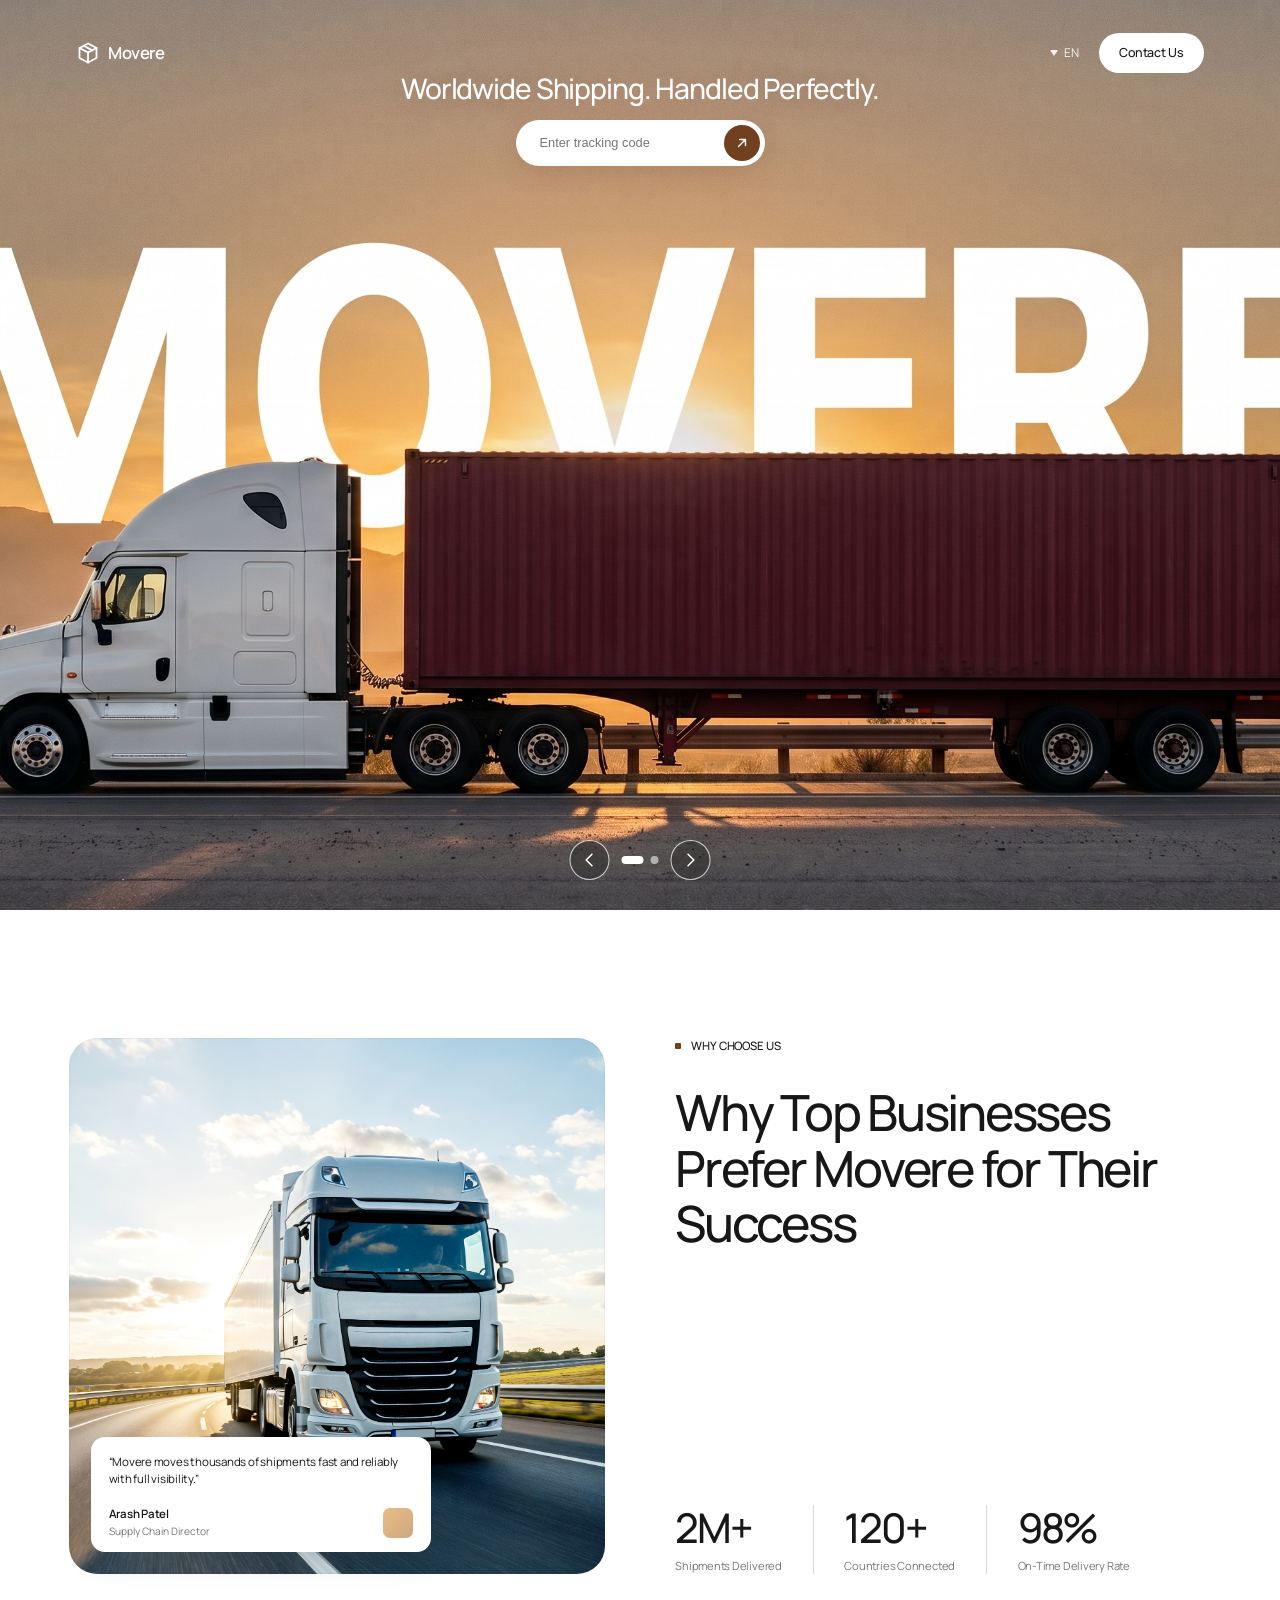
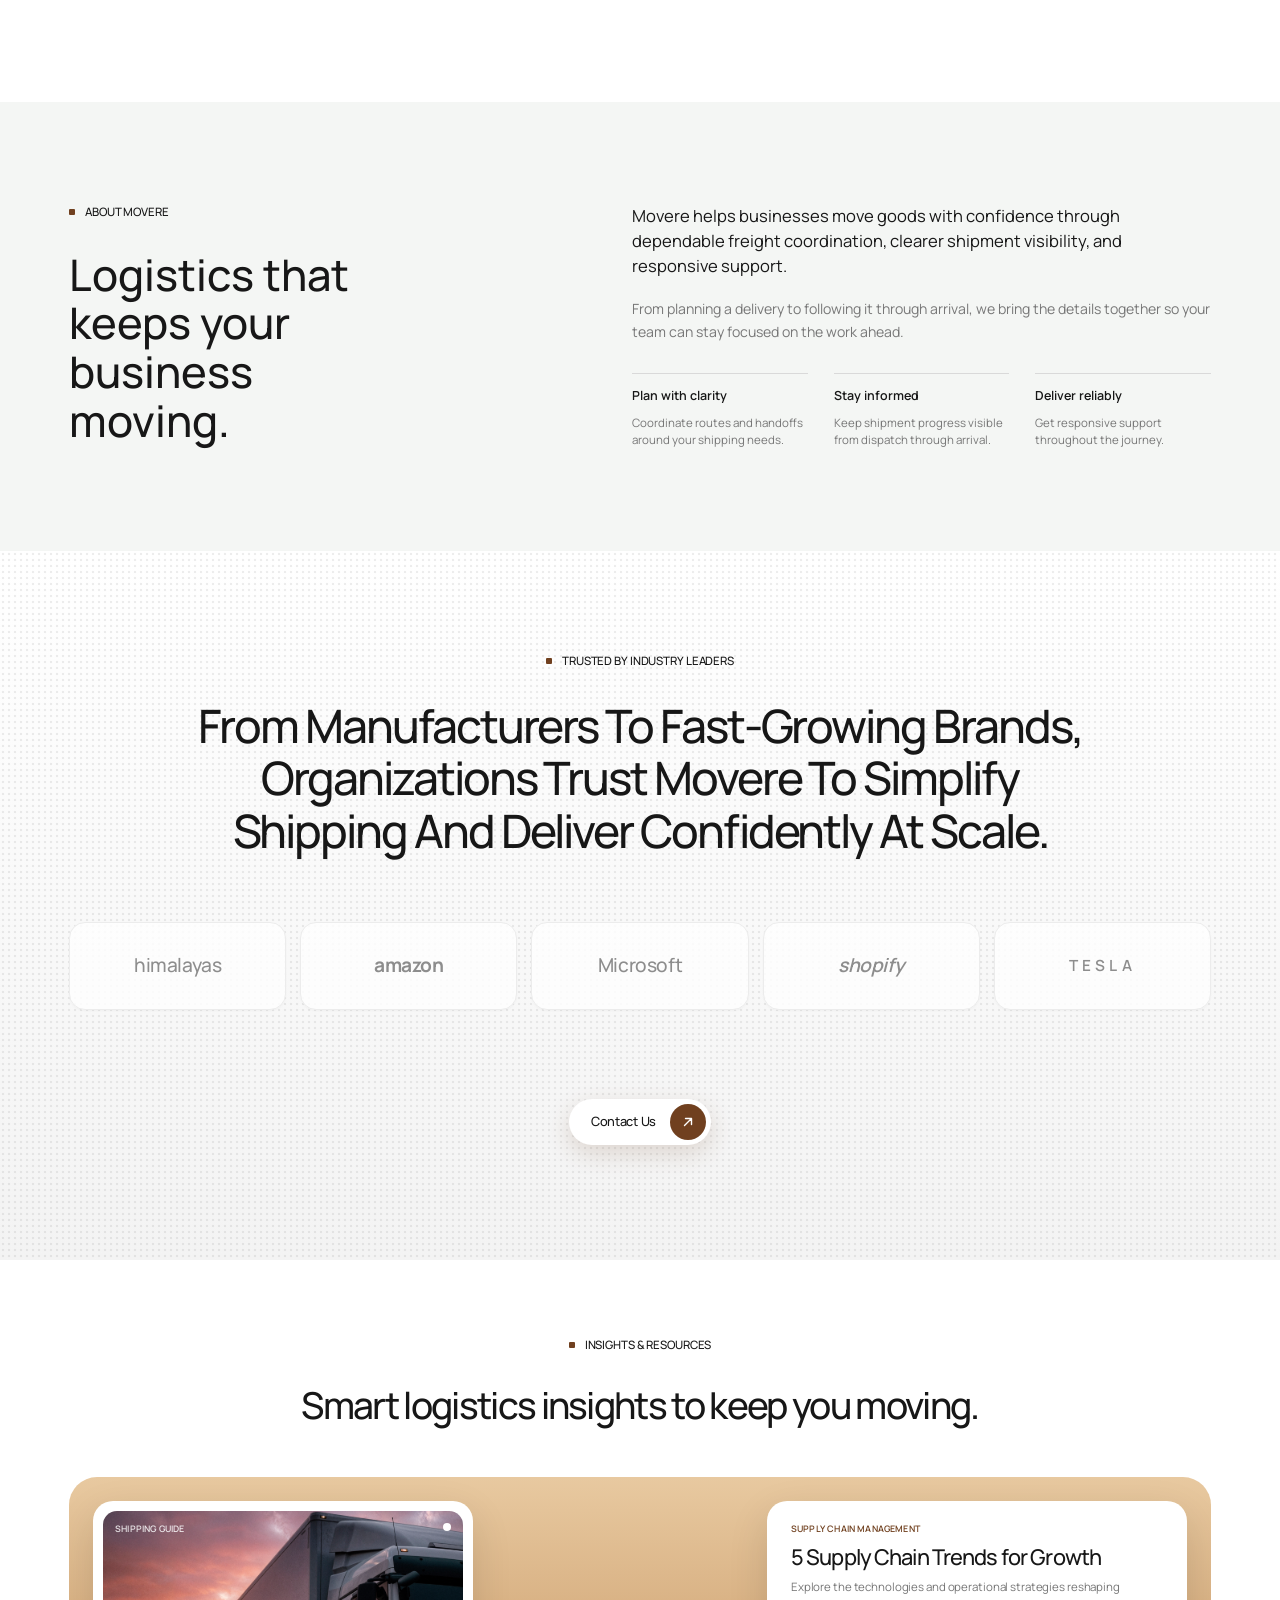
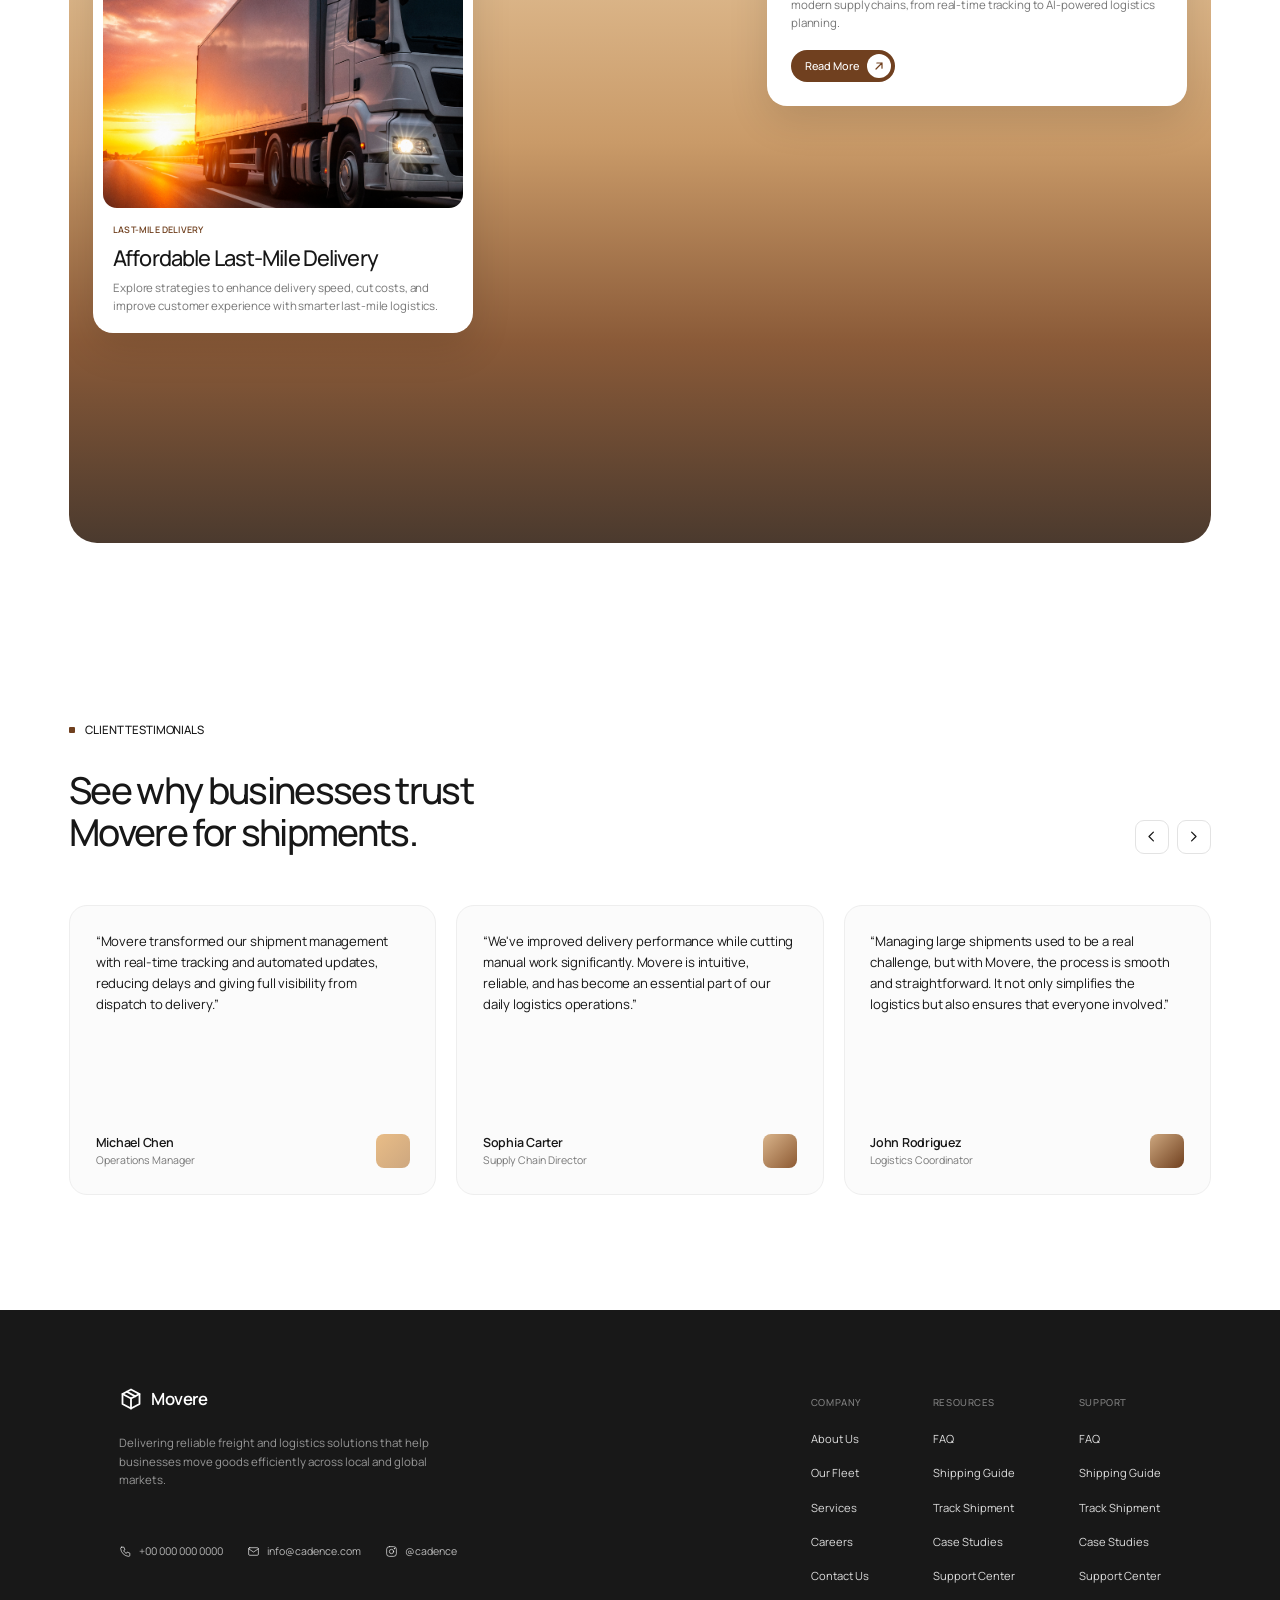
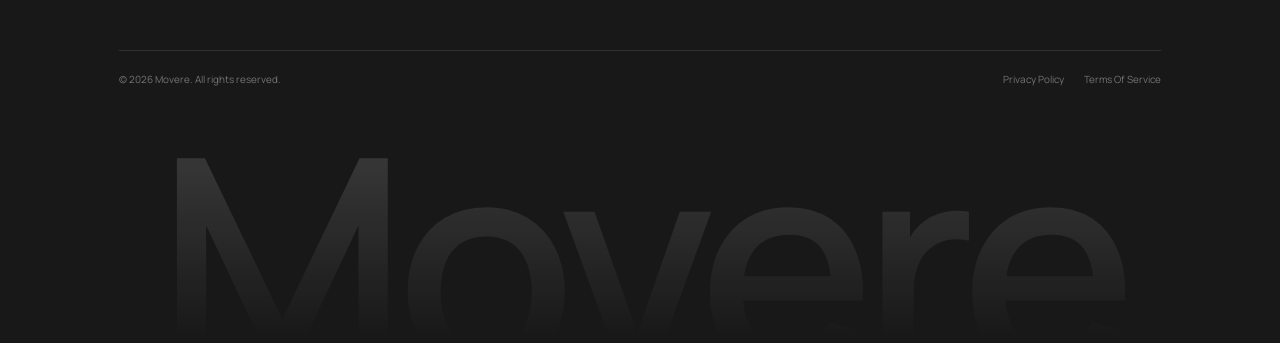
==== commit c4a250d2: "Add mobile menu fixes and standalone pages" ====
--- a/index.html
+++ b/index.html
@@ -9,6 +9,7 @@
   <link rel="preconnect" href="https://fonts.gstatic.com" crossorigin>
   <link href="https://fonts.googleapis.com/css2?family=Manrope:wght@400;500;600;700&display=swap" rel="stylesheet">
   <link rel="stylesheet" href="style.css">
+  <link rel="stylesheet" href="mobile-overrides.css">
 </head>
 <body>
 
@@ -53,11 +54,11 @@
       </a>
 
       <ul class="nav__links" id="nav-links">
-        <li><a href="#home">Home</a></li>
-        <li><a href="#services">Services</a></li>
-        <li><a href="#tracking">Tracking</a></li>
-        <li><a href="#pricing">Pricing</a></li>
-        <li><a href="#about">About Us</a></li>
+        <li><a href="index.html">Home</a></li>
+        <li><a href="services.html">Services</a></li>
+        <li><a href="tracking.html">Tracking</a></li>
+        <li><a href="pricing.html">Pricing</a></li>
+        <li><a href="about.html">About Us</a></li>
         <li class="nav__mobile-only"><a href="#contact" class="btn-pill">Contact Us</a></li>
       </ul>
 
@@ -74,13 +75,15 @@
     </nav>
 
     <div class="hero__content">
-      <h1 class="hero__title">Worldwide Shipping. Handled Perfectly.</h1>
-      <a href="#contact" class="cta">
-        <span class="cta__label">Track Shipment</span>
-        <span class="cta__icon" aria-hidden="true">
-          <svg width="14" height="14" viewBox="0 0 14 14" fill="none" stroke="currentColor" stroke-width="1.4" stroke-linecap="round" stroke-linejoin="round"><path d="M3.5 10.5l7-7M4.5 3.5h6v6"/></svg>
-        </span>
-      </a>
+      <h1 class="hero__title"><span class="hero__title-left">Worldwide Shipping.</span> <span class="hero__title-right">Handled Perfectly.</span></h1>
+      <form class="cta tracking-form" id="tracking-form" role="search">
+        <label class="sr-only" for="tracking-code">Tracking code</label>
+        <input class="tracking-form__input" id="tracking-code" name="tracking-code" type="text" placeholder="Enter tracking code" autocomplete="off" required>
+        <button class="cta__icon" type="submit" aria-label="Track shipment">
+          <svg width="14" height="14" viewBox="0 0 14 14" fill="none" stroke="currentColor" stroke-width="1.4" stroke-linecap="round" stroke-linejoin="round" aria-hidden="true"><path d="M3.5 10.5l7-7M4.5 3.5h6v6"/></svg>
+        </button>
+      </form>
+      <p class="tracking-form__status" id="tracking-status" role="status" aria-live="polite"></p>
     </div>
   </header>
 
@@ -293,10 +296,10 @@
           <div>
             <h3>Company</h3>
             <ul>
-              <li><a href="#about">About Us</a></li>
-              <li><a href="#about">Our Fleet</a></li>
-              <li><a href="#services">Services</a></li>
-              <li><a href="#about">Careers</a></li>
+              <li><a href="about.html">About Us</a></li>
+              <li><a href="services.html">Our Fleet</a></li>
+              <li><a href="services.html">Services</a></li>
+              <li><a href="about.html">Careers</a></li>
               <li><a href="#contact">Contact Us</a></li>
             </ul>
           </div>
@@ -331,6 +334,6 @@
     <div class="footer__word" aria-hidden="true">Movere</div>
   </footer>
 
-  <script src="script.js"></script>
+  <script src="script.js?v=2"></script>
 </body>
 </html>
--- a/style.css
+++ b/style.css
@@ -40,6 +40,18 @@
 ul { list-style: none; margin: 0; padding: 0; }
 h1, h2, p, dl, dd, figure { margin: 0; }
 button { font: inherit; color: inherit; background: none; border: 0; cursor: pointer; }
+
+.sr-only {
+  position: absolute;
+  width: 1px;
+  height: 1px;
+  padding: 0;
+  margin: -1px;
+  overflow: hidden;
+  clip: rect(0, 0, 0, 0);
+  white-space: nowrap;
+  border: 0;
+}
 
 :focus-visible { outline: 2px solid var(--brown); outline-offset: 3px; }
 
@@ -226,10 +238,29 @@
   place-items: center;
   width: 36px;
   height: 36px;
+  flex: none;
   border-radius: 50%;
   background: var(--brown);
   color: var(--white);
   transition: transform .3s var(--ease), background .3s;
+}
+.tracking-form__input {
+  min-width: 0;
+  flex: 1;
+  border: 0;
+  outline: 0;
+  background: transparent;
+  color: var(--text);
+  font-size: inherit;
+  font-weight: 500;
+}
+.tracking-form__input::placeholder { color: #777777; opacity: 1; }
+.tracking-form__status {
+  min-height: 20px;
+  margin-top: 8px;
+  color: var(--white);
+  font-size: .72rem;
+  text-shadow: 0 1px 12px rgba(0, 0, 0, .35);
 }
 .cta:hover { transform: translateY(-2px); box-shadow: 0 12px 28px rgba(112, 64, 31, .28); }
 .cta:hover .cta__icon { transform: rotate(45deg); background: #5a3118; }
--- a/mobile-overrides.css
+++ b/mobile-overrides.css
@@ -0,0 +1,85 @@
+/* Custom mobile overrides for tracking button and testimonials faces */
+@media (max-width: 820px) {
+  /* Keep the headline up while placing the tracking field on the road */
+  .hero__content {
+    top: 8%;
+    height: 84%;
+  }
+  .hero__content .hero__title {
+    transform: translateY(118px);
+    max-width: 92%;
+    font-size: clamp(2rem, 9vw, 2.35rem);
+    line-height: 1.08;
+    font-weight: 800;
+  }
+  .hero__title-left,
+  .hero__title-right {
+    display: inline-block;
+    will-change: transform;
+  }
+  .hero__title-left {
+    animation: headline-from-left 1.3s var(--ease) both;
+  }
+  .hero__title-right {
+    animation: headline-from-right 1.9s var(--ease) both;
+  }
+  /* Keep the mobile tracking field close to the original CTA size */
+  .hero__content .cta {
+    position: absolute;
+    left: 50%;
+    bottom: 12px;
+    transform: translateX(-50%);
+    width: 220px;
+    min-width: 220px;
+    max-width: calc(100vw - 40px);
+    gap: 10px;
+    font-size: .95rem;
+    padding: 7px 7px 7px 20px;
+    margin-top: 0;
+  }
+  .hero__content .cta__icon {
+    width: 42px;
+    height: 42px;
+  }
+  .hero__content .tracking-form__input {
+    width: 100%;
+    font-size: .95rem;
+  }
+  .hero__content .tracking-form {
+    width: 220px;
+  }
+  .hero__content .cta:hover {
+    transform: translateX(-50%) translateY(-2px);
+  }
+}
+@keyframes headline-from-left {
+  from { opacity: 0; transform: translateX(-110%); }
+  to { opacity: 1; transform: translateX(0); }
+}
+@keyframes headline-from-right {
+  from { opacity: 0; transform: translateX(110%); }
+  to { opacity: 1; transform: translateX(0); }
+}
+
+@media (max-width: 820px) {
+  .nav__links.is-open {
+    display: flex !important;
+    opacity: 1 !important;
+    visibility: visible !important;
+    transform: none !important;
+    z-index: 20;
+  }
+}
+
+@media (max-width: 600px) {
+  /* Make the review avatars larger and more prominent */
+  .review .avatar {
+    width: 54px;
+    height: 54px;
+    border-radius: 12px;
+    margin-top: 12px;
+  }
+  .review__person {
+    gap: 18px;
+  }
+}
